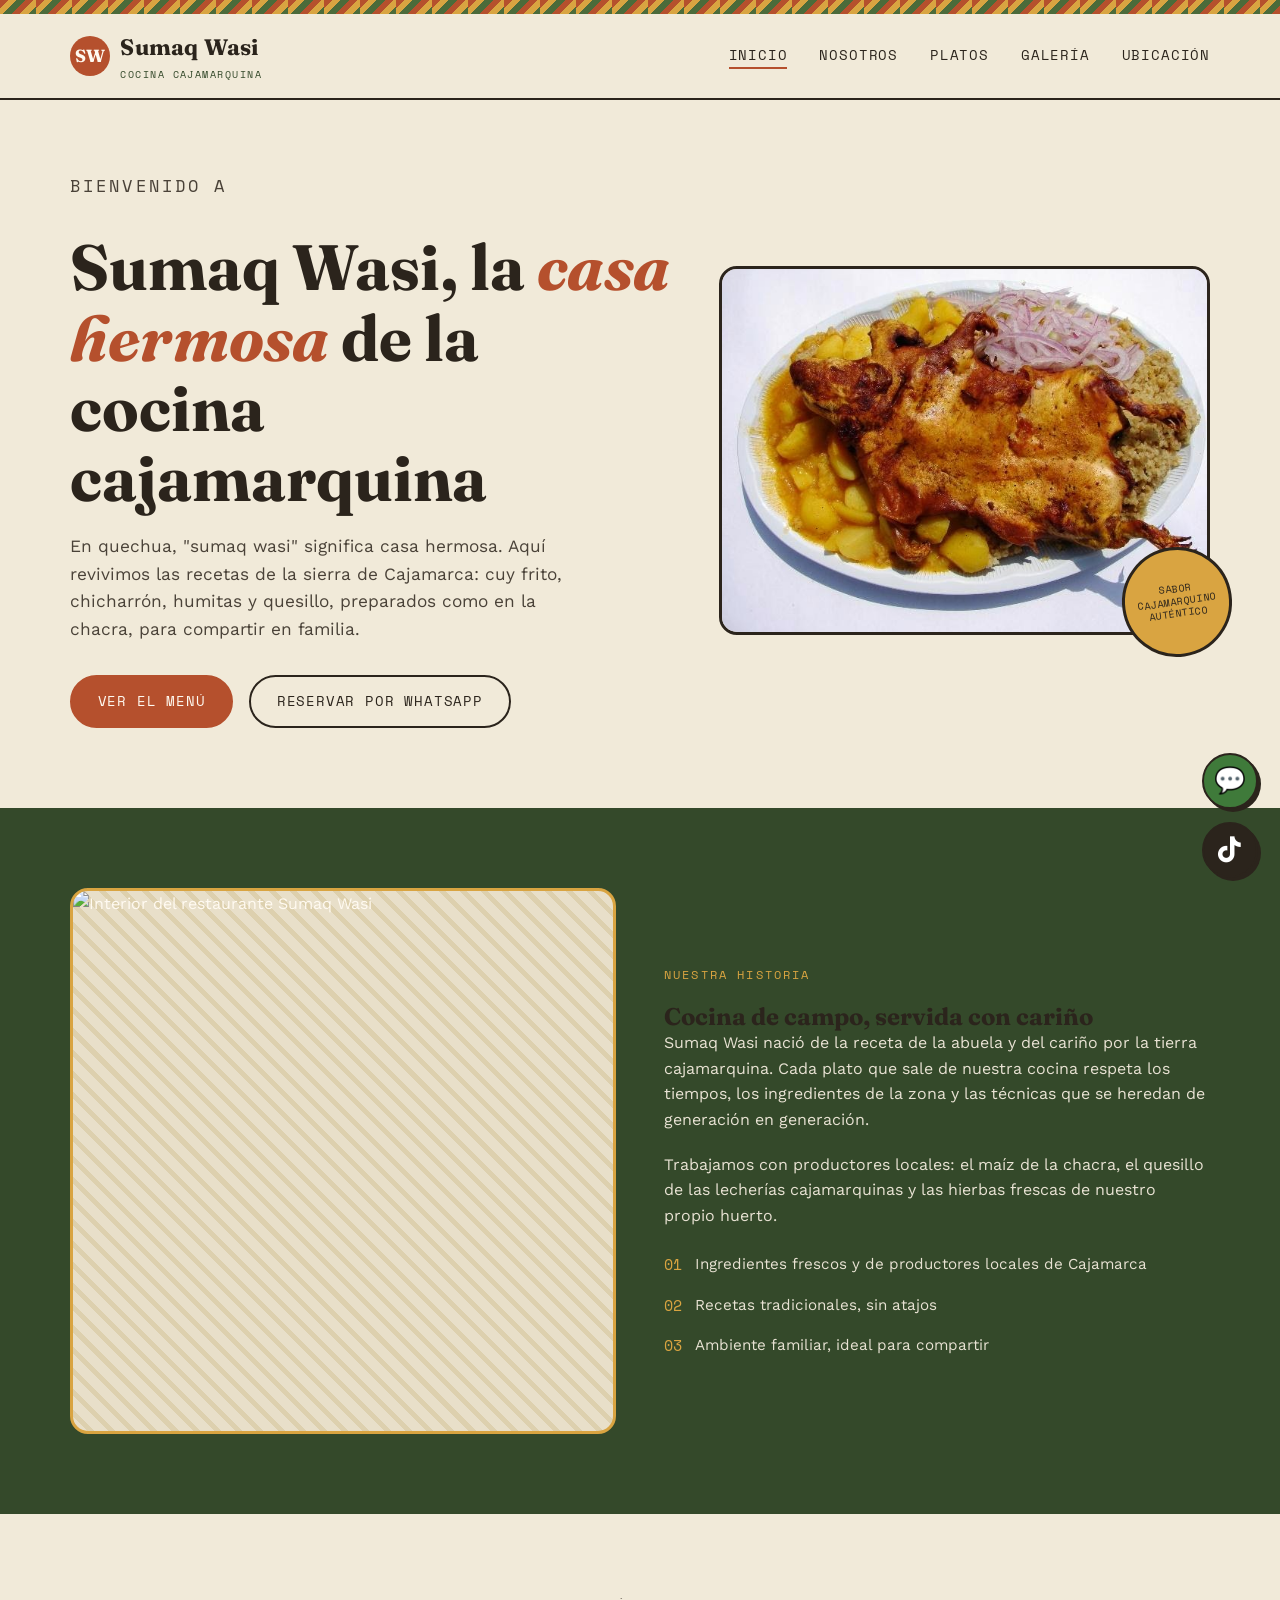
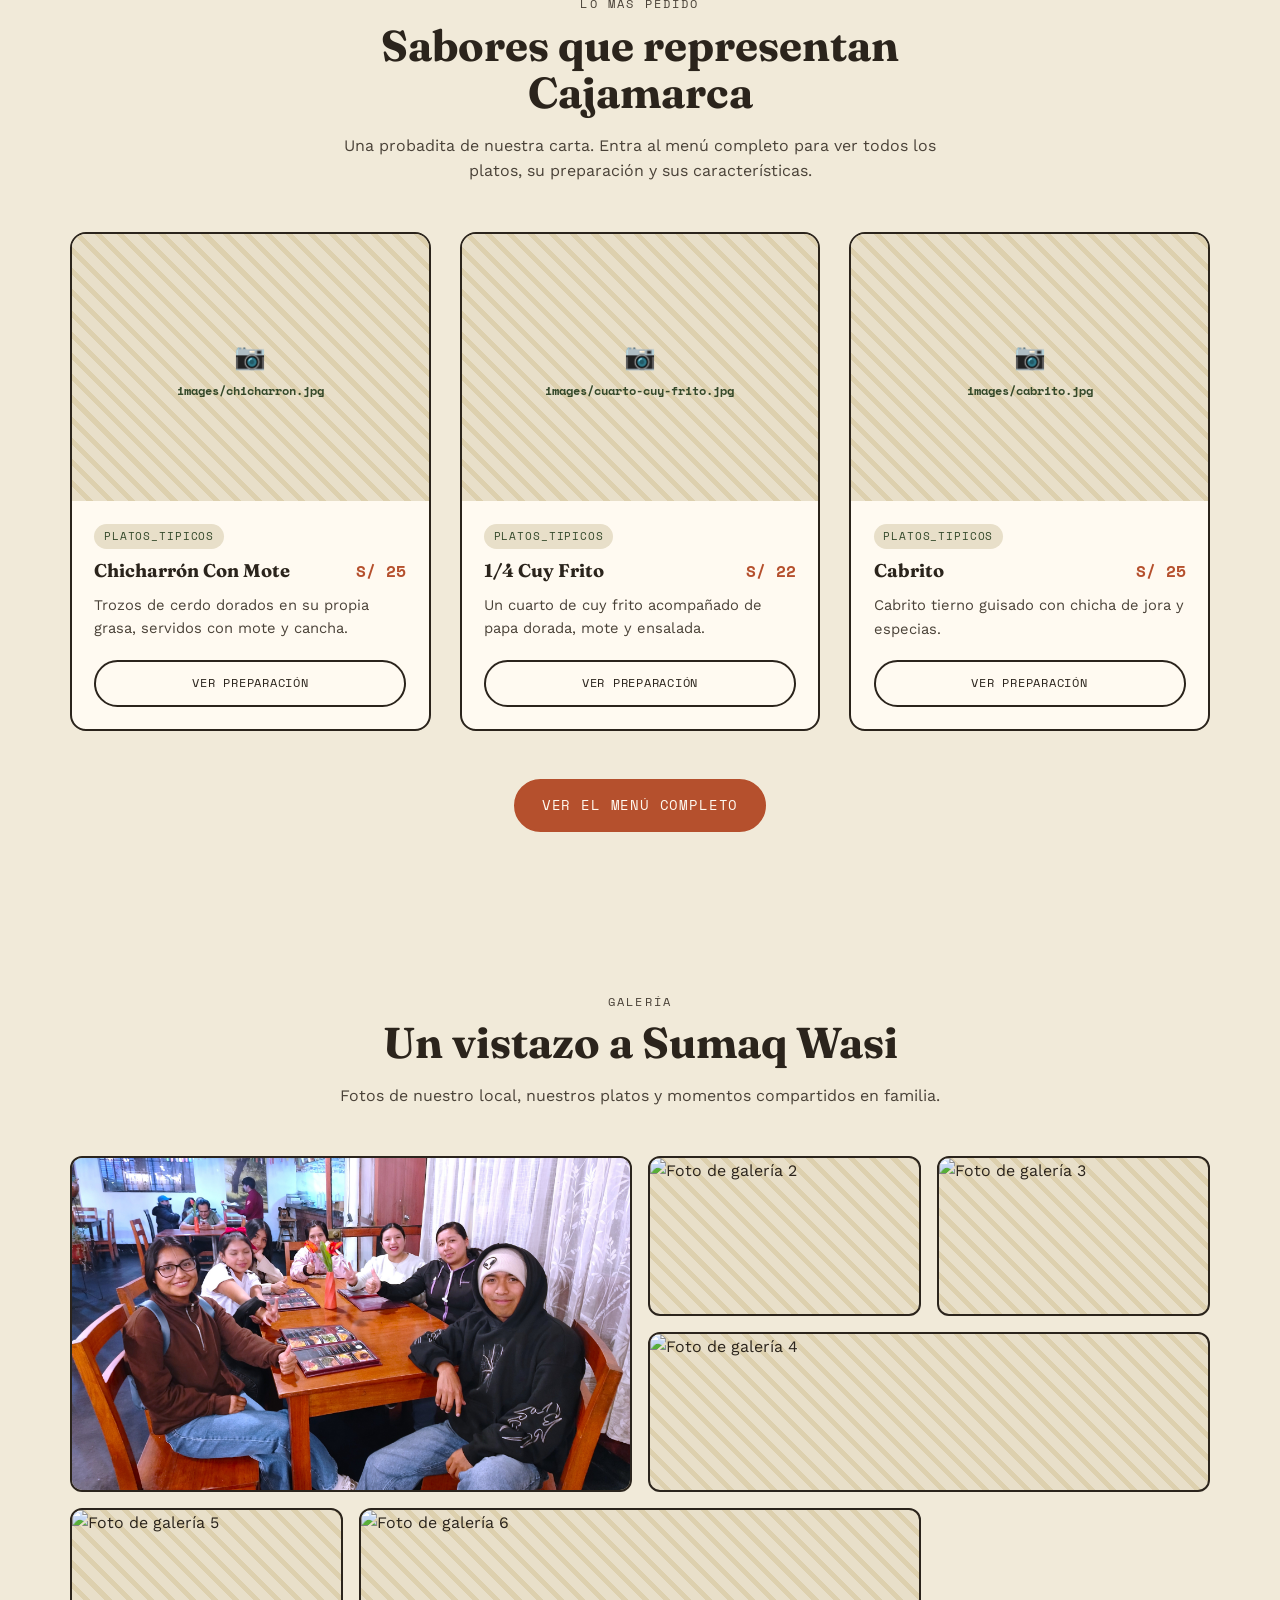
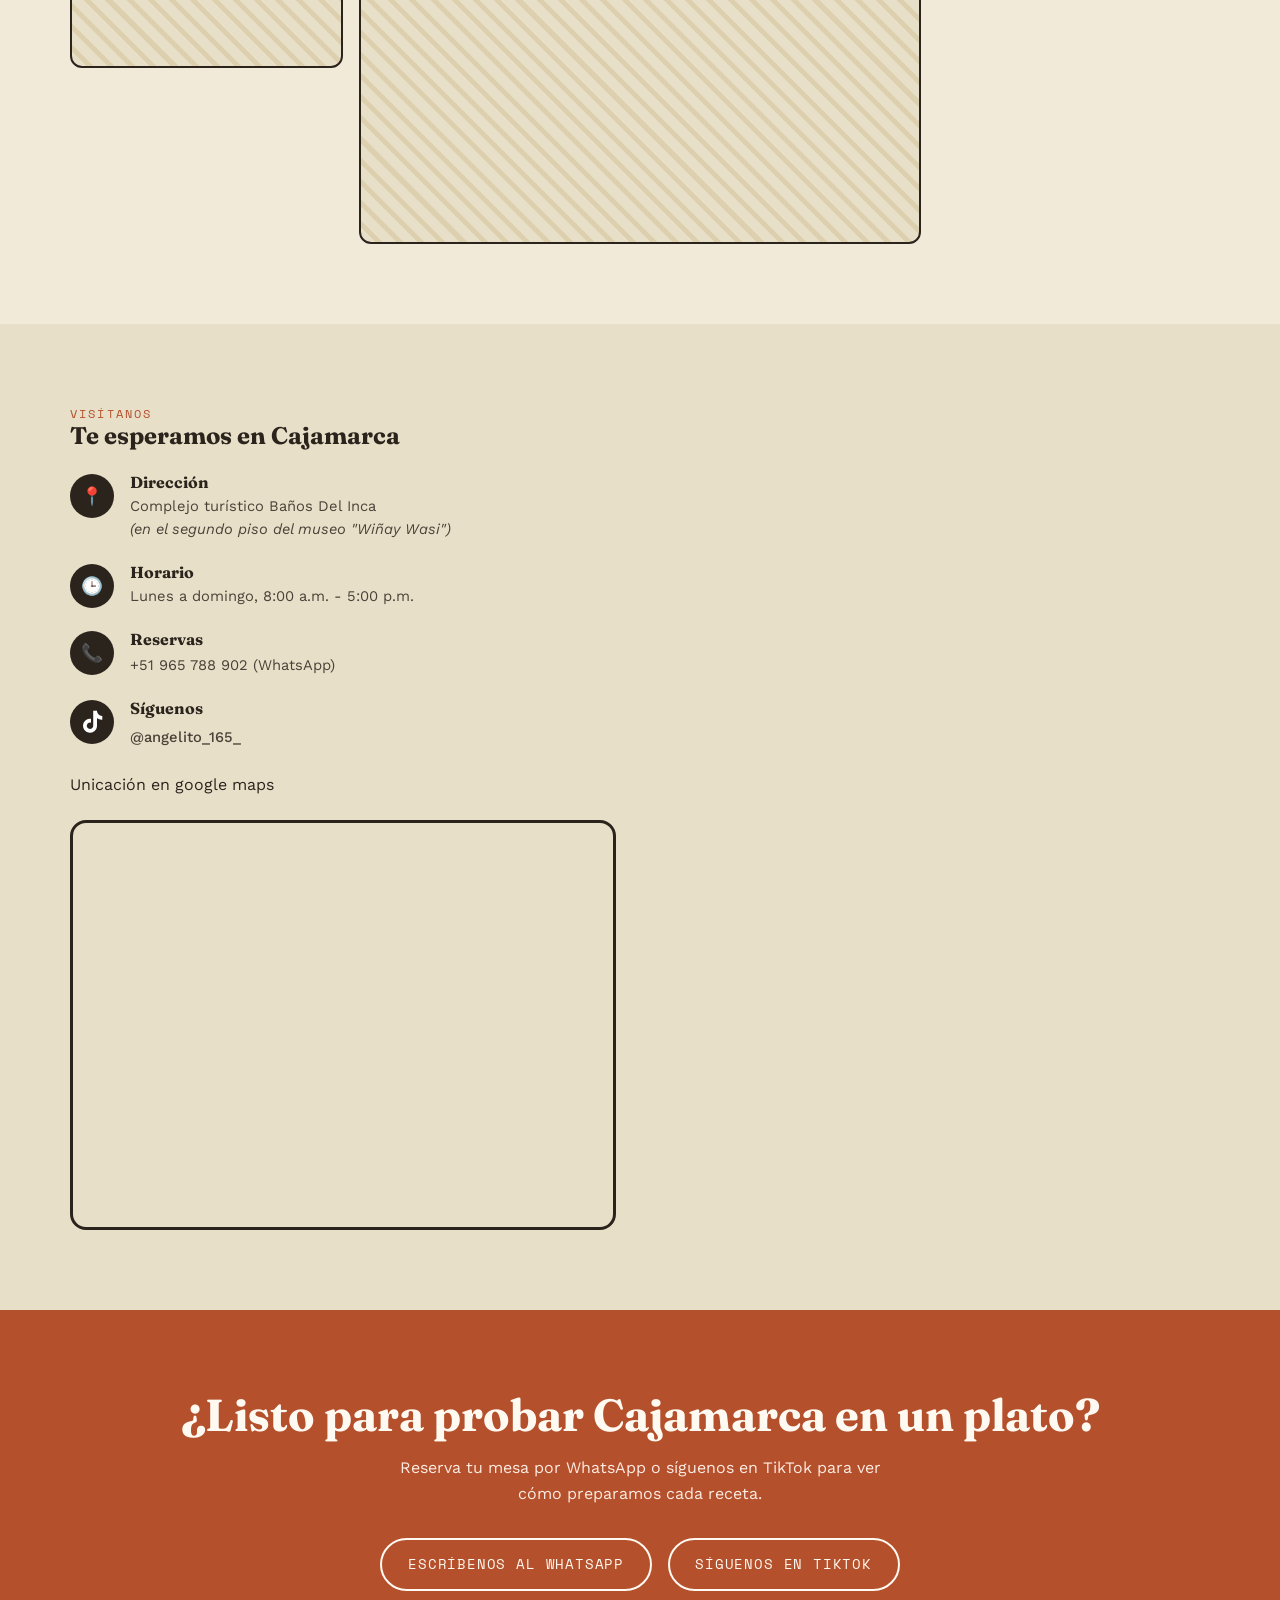
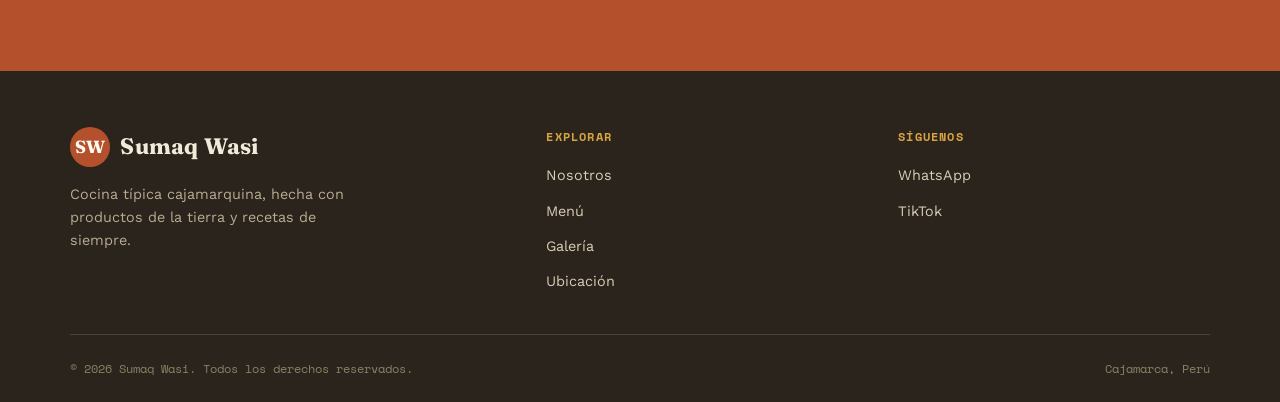
==== index.html @ 7ba317f5 "Update index.html" ====
<!DOCTYPE html>
<html lang="es">
<head>
<meta charset="UTF-8" />
<meta name="viewport" content="width=device-width, initial-scale=1.0" />
<title>Sumaq Wasi — Cocina Cajamarquina</title>
<meta name="description" content="Sumaq Wasi, restaurante de comida típica cajamarquina. Cuy frito, chicharrón, humitas y más, en un ambiente que huele a tierra andina." />
<link rel="stylesheet" href="css/styles.css" />
    <link rel = "icon" href="images/logo.gif">
<link rel="stylesheet"
href="https://cdnjs.cloudflare.com/ajax/libs/font-awesome/6.5.2/css/all.min.css">
</head>
<body>

<div class="patron-textil"></div>

<header class="site-header">
  <nav class="container nav">
    <a href="index.html" class="logo">
      <span class="logo-marca">SW</span>
      <span>Sumaq Wasi<small>Cocina Cajamarquina</small></span>
    </a>
    <ul class="nav-links">
      <li><a href="index.html#inicio" class="activo">Inicio</a></li>
      <li><a href="index.html#nosotros">Nosotros</a></li>
      <li><a href="menu.html">Platos</a></li>
      <li><a href="index.html#galeria">Galería</a></li>
      <li><a href="index.html#ubicacion">Ubicación</a></li>
    </ul>
    <button class="nav-toggle" aria-label="Abrir menú">☰</button>
  </nav>
</header>
<main>

  <section class="hero" id="inicio">
    <div class="container">
      <div class="hero-texto">
        <p class="eyebrow">Bienvenido a</p>
        <h1>Sumaq Wasi, la <em>casa hermosa</em> de la cocina cajamarquina</h1>
        <p>
          En quechua, "sumaq wasi" significa casa hermosa. Aquí revivimos las
          recetas de la sierra de Cajamarca: cuy frito, chicharrón, humitas y
          quesillo, preparados como en la chacra, para compartir en familia.
        </p>
        <div class="hero-acciones">
          <a href="menu.html" class="btn btn-primario">Ver el menú</a>
          <a href="#" class="btn btn-secundario" data-whatsapp="Hola Sumaq Wasi, quisiera hacer una reserva 🍽️">Reservar por WhatsApp</a>
        </div>
      </div>
      <div class="hero-foto">
        <div class="marco-foto photo-frame">
          <img src="images/hero-principal.jpg" alt="Plato principal del restaurante Sumaq Wasi" data-nombre-archivo="hero-principal.jpg"/>
          <div class="photo-placeholder-label">
            <span class="icono">📷</span>
            <span>Sube aquí tu foto principal:<br /><strong>images/hero-principal.jpg</strong></span>
          </div>
        </div>
        <div class="sello">Sabor<br />Cajamarquino<br />Auténtico</div>
      </div>
    </div>
  </section>

  <!-- ===================== NOSOTROS ===================== -->
  <section class="nosotros" id="nosotros">
    <div class="container nosotros-grid">
      <div class="nosotros-foto">
        <div class="marco-foto photo-frame">
          <img src="images/local-restaurante.jpg" alt="Interior del restaurante Sumaq Wasi" data-nombre-archivo="local-restaurante.jpg" />
          <div class="photo-placeholder-label">
            <span class="icono">📷</span>
            <span>Sube una foto de tu local:<br /><strong>images/local-restaurante.jpg</strong></span>
          </div>
        </div>
      </div>
      <div class="nosotros-texto">
        <p class="eyebrow">Nuestra historia</p>
        <h2>Cocina de campo, servida con cariño</h2>
        <p>
          Sumaq Wasi nació de la receta de la abuela y del cariño por la
          tierra cajamarquina. Cada plato que sale de nuestra cocina respeta
          los tiempos, los ingredientes de la zona y las técnicas que se
          heredan de generación en generación.
        </p>
        <p>
          Trabajamos con productores locales: el maíz de la chacra, el
          quesillo de las lecherías cajamarquinas y las hierbas frescas de
          nuestro propio huerto.
        </p>
        <ul class="nosotros-lista">
          <li><span class="marca">01</span> Ingredientes frescos y de productores locales de Cajamarca</li>
          <li><span class="marca">02</span> Recetas tradicionales, sin atajos</li>
          <li><span class="marca">03</span> Ambiente familiar, ideal para compartir</li>
        </ul>
      </div>
    </div>
  </section>

  <!-- ===================== PLATOS DESTACADOS ===================== -->
  <section id="destacados">
    <div class="container">
      <div class="section-titulo">
        <p class="eyebrow">Lo más pedido</p>
        <h2>Sabores que representan Cajamarca</h2>
        <p>Una probadita de nuestra carta. Entra al menú completo para ver todos los platos, su preparación y sus características.</p>
      </div>
      <div class="destacados-grid" id="destacados-grid">
        <!-- Las tarjetas se generan con JavaScript a partir de js/data.js -->
      </div>
      <div class="ver-todo-wrap">
        <a href="menu.html" class="btn btn-primario">Ver el menú completo</a>
      </div>
    </div>
  </section>

  <!-- ===================== GALERÍA ===================== -->
  <section id="galeria">
    <div class="container">
      <div class="section-titulo">
        <p class="eyebrow">Galería</p>
        <h2>Un vistazo a Sumaq Wasi</h2>
        <p>Fotos de nuestro local, nuestros platos y momentos compartidos en familia.</p>
      </div>
      <div class="galeria-grid">
        <div class="photo-frame g1">
          <img src="images/galeria-1.jpeg" alt="Foto de galería 1" data-nombre-archivo="galeria-1.jpg" />
          <div class="photo-placeholder-label"><span class="icono">📷</span><span><strong>images/galeria-1.jpg</strong></span></div>
        </div>
        <div class="photo-frame g2">
          <img src="images/galeria-2.jpg" alt="Foto de galería 2" data-nombre-archivo="galeria-2.jpg" />
          <div class="photo-placeholder-label"><span class="icono">📷</span><span><strong>images/galeria-2.jpg</strong></span></div>
        </div>
        <div class="photo-frame g3">
          <img src="images/galeria-3.jpg" alt="Foto de galería 3" data-nombre-archivo="galeria-3.jpg" />
          <div class="photo-placeholder-label"><span class="icono">📷</span><span><strong>images/galeria-3.jpg</strong></span></div>
        </div>
        <div class="photo-frame g4">
          <img src="images/galeria-4.jpg" alt="Foto de galería 4" data-nombre-archivo="galeria-4.jpg" />
          <div class="photo-placeholder-label"><span class="icono">📷</span><span><strong>images/galeria-4.jpg</strong></span></div>
        </div>
        <div class="photo-frame g5">
          <img src="images/galeria-5.jpg" alt="Foto de galería 5" data-nombre-archivo="galeria-5.jpg" />
          <div class="photo-placeholder-label"><span class="icono">📷</span><span><strong>images/galeria-5.jpg</strong></span></div>
        </div>
        <div class="photo-frame g6">
          <img src="images/galeria-6.jpg" alt="Foto de galería 6" data-nombre-archivo="galeria-6.jpg" />
          <div class="photo-placeholder-label"><span class="icono">📷</span><span><strong>images/galeria-6.jpg</strong></span></div>
        </div>
      </div>
    </div>
  </section>

  <!-- ===================== UBICACIÓN / CONTACTO ===================== -->

  <section class="ubicacion" id="ubicacion">
    <div class="container ubicacion-grid">
      <div>
        <p class="eyebrow">Visítanos</p>
        <h2>Te esperamos en Cajamarca</h2>
        <div class="info-lista">
          <div class="info-item">
            <span class="info-icono">📍</span>
            <div>
              <h4>Dirección</h4>
              <p>Complejo turístico Baños Del Inca<br /><em>(en el segundo piso del museo "Wiñay Wasi")</em></p>
            </div>
          </div>
          <div class="info-item">
            <span class="info-icono">🕒</span>
            <div>
              <h4>Horario</h4>
              <p>Lunes a domingo, 8:00 a.m. - 5:00 p.m.</p>
            </div>
          </div>
          <div class="info-item">
            <span class="info-icono">📞</span>
            <div>
              <h4>Reservas</h4>
              <a href="#" data-whatsapp="Hola Sumaq Wasi, quisiera hacer una reserva 🍽️">+51 965 788 902 (WhatsApp)</a>
            </div>
          </div>


          
        <div class="info-item">
            <span class="info-icono">
                <i class="fa-brands fa-tiktok"></i>
            </span>
    <div>
        <h4>Síguenos</h4>
        <a href="https://www.tiktok.com/@angelito_165_?_r=1&_t=ZS-96o3Ws2ML6Q"
            target="_blank"
            rel="noopener"
            class="tiktok-contacto">
            <span>@angelito_165_</span>

        </a>
    </div>


</div>
  <p>Unicación en google maps</p>
      <div class="mapa-frame">
        <!-- Reemplaza el "src" con el enlace de Google Maps de tu local real -->
        <iframe
          src="https://www.google.com/maps?q=Cajamarca,Peru&output=embed"
          allowfullscreen=""
          loading="lazy"
          title="Ubicación de Sumaq Wasi en el mapa">
        </iframe>
      </div>
    </div>
  </section>

  <!-- ===================== CTA FINAL ===================== -->
  <section class="cta-final">
    <div class="container">
      <h2>¿Listo para probar Cajamarca en un plato?</h2>
      <p>Reserva tu mesa por WhatsApp o síguenos en TikTok para ver cómo preparamos cada receta.</p>
      <div class="hero-acciones" style="justify-content: center;">
        <a href="#" class="btn btn-secundario" data-whatsapp="Hola Sumaq Wasi, quisiera hacer una reserva 🍽️">Escríbenos al WhatsApp</a>
        <a href="https://www.tiktok.com/@angelito_165_?_r=1&_t=ZS-96o3Ws2ML6Q" target="_blank" rel="noopener" class="btn btn-secundario">Síguenos en TikTok</a>
      </div>
    </div>
  </section>

</main>

<footer class="site-footer">
  <div class="container">
    <div class="footer-grid">
      <div class="footer-marca">
        <a href="index.html" class="logo">
          <span class="logo-marca">SW</span>
          <span>Sumaq Wasi</span>
        </a>
        <p>Cocina típica cajamarquina, hecha con productos de la tierra y recetas de siempre.</p>
      </div>
      <div class="footer-col">
        <h5>Explorar</h5>
        <ul>
          <li><a href="index.html#nosotros">Nosotros</a></li>
          <li><a href="menu.html">Menú</a></li>
          <li><a href="index.html#galeria">Galería</a></li>
          <li><a href="index.html#ubicacion">Ubicación</a></li>
        </ul>
      </div>
      <div class="footer-col">
        <h5>Síguenos</h5>
        <ul>
          <li><a href="#" data-whatsapp="Hola Sumaq Wasi 👋">WhatsApp</a></li>
          <li><a href="https://www.tiktok.com/@angelito_165_?_r=1&_t=ZS-96o3Ws2ML6Q" target="_blank" rel="noopener">TikTok</a></li>
        </ul>
      </div>
    </div>
    <div class="footer-bottom">
      <span>© 2026 Sumaq Wasi. Todos los derechos reservados.</span>
      <span>Cajamarca, Perú</span>
    </div>
  </div>
</footer>

<!-- Botones flotantes de redes sociales -->
<div class="redes-flotantes">
  <a href="#" class="red-flotante red-whatsapp"
      data-whatsapp="Hola Sumaq Wasi, quisiera hacer una reserva 🍽️"
      aria-label="Escríbenos por WhatsApp"
      title="WhatsApp">
      💬
  </a>

  <a href="https://www.tiktok.com/@angelito_165_?_r=1&_t=ZS-96o3Ws2ML6Q"
    target="_blank"
    rel="noopener"
    class="red-flotante red-tiktok"
    aria-label="Síguenos en TikTok"
    title="TikTok">
      <i class="fa-brands fa-tiktok"></i>
</a>
</div>

<script src="js/data.js"></script>
<script src="js/main.js"></script>
<script>
  // Muestra 3 platos destacados en la página principal
  document.addEventListener("DOMContentLoaded", () => {
    const grid = document.getElementById("destacados-grid");
    const destacadosIds = ["chicharron-cajamarquino", "cuarto-cuy-frito","cabrito"];
    destacadosIds.forEach((id) => {
      const plato = obtenerPlatoPorId(id);
      if (!plato) return;
      grid.insertAdjacentHTML("beforeend", `
        <article class="tarjeta-plato">
          <div class="photo-frame">
            <img src="${plato.imagen}" alt="${plato.nombre}" data-nombre-archivo="${plato.imagen}">
            <div class="photo-placeholder-label"><span class="icono">📷</span><span><strong>${plato.imagen}</strong></span></div>
          </div>
          <div class="tarjeta-plato-cuerpo">
            <span class="categoria-tag">${plato.categoria}</span>
            <div class="tarjeta-plato-top">
              <h3>${plato.nombre}</h3>
              <span class="precio">${plato.precio}</span>
            </div>
            <p>${plato.resumen}</p>
            <a class="btn btn-secundario" href="plato.html?id=${plato.id}" target="_blank" rel="noopener">Ver preparación</a>
          </div>
        </article>
      `);
    });

    // Revisa fotos generadas dinámicamente
    document.querySelectorAll(".photo-frame img[data-nombre-archivo]").forEach((img) => {
      img.addEventListener("error", () => {
        img.classList.add("img-missing");
        img.closest(".photo-frame").classList.add("sin-foto");
      });
    });
  });
</script>

</body>
</html>
---- css/styles.css ----
@import url("https://fonts.googleapis.com/css2?family=Fraunces:ital,opsz,wght@0,9..144,400;0,9..144,600;0,9..144,700;1,9..144,500&family=Work+Sans:wght@400;500;600;700&family=Space+Mono:wght@400;700&display=swap");

:root {
  --piedra: #f1ead9;
  --piedra-suave: #e8dfc9;
  --terracota: #b5502d;
  --terracota-oscura: #8f3d21;
  --verde-valle: #4b6b3a;
  --verde-oscuro: #34492a;
  --maiz: #d9a441;
  --tinta: #2b241c;
  --vino: #6e2c3b;
  --blanco: #fffaf1;

  --font-display: "Fraunces", serif;
  --font-body: "Work Sans", sans-serif;
  --font-mono: "Space Mono", monospace;
}
* {
  box-sizing: border-box;
  margin: 0;
  padding: 0;
}

html {
  scroll-behavior: smooth;
}

body {
  background: var(--piedra);
  color: var(--tinta);
  font-family: var(--font-body);
  line-height: 1.6;
  -webkit-font-smoothing: antialiased;
}

img {
  max-width: 100%;
  display: block;
}

a {
  color: inherit;
  text-decoration: none;
}

ul {
  list-style: none;
}

.container {
  width: min(1140px, 92%);
  margin-inline: auto;
}

h1, h2, h3, h4 {
  font-family: var(--font-display);
  line-height: 1.1;
  color: var(--tinta);
}

.eyebrow {
  font-family: var(--font-mono);
  font-size: 0.75rem;
  letter-spacing: 0.18em;
  text-transform: uppercase;
  color: var(--terracota);
}

/* -------------------- Patrón chakana / textil andino -------------------- */
.patron-textil {
  height: 14px;
  width: 100%;
  background-image: repeating-linear-gradient(
    135deg,
    var(--terracota) 0px,
    var(--terracota) 6px,
    var(--maiz) 6px,
    var(--maiz) 12px,
    var(--verde-valle) 12px,
    var(--verde-valle) 18px
  );
  background-size: 36px 36px;
}
/* -------------------- Header / Navegación -------------------- */
.site-header {
  position: sticky;
  top: 0;
  z-index: 100;
  background: var(--piedra);
  border-bottom: 2px solid var(--tinta);
}

.nav {
  display: flex;
  align-items: center;
  justify-content: space-between;
  padding: 1rem 0;
}

.logo {
  display: flex;
  align-items: center;
  gap: 0.65rem;
  font-family: var(--font-display);
  font-weight: 700;
  font-size: 1.4rem;
  letter-spacing: 0.01em;
}

.logo-marca {
  width: 40px;
  height: 40px;
  border-radius: 50%;
  background: var(--terracota);
  color: var(--blanco);
  display: flex;
  align-items: center;
  justify-content: center;
  font-family: var(--font-display);
  font-weight: 700;
  font-size: 1.1rem;
  flex-shrink: 0;
}

.logo small {
  display: block;
  font-family: var(--font-mono);
  font-size: 0.65rem;
  letter-spacing: 0.14em;
  text-transform: uppercase;
  color: var(--verde-oscuro);
  font-weight: 400;
}

.nav-links {
  display: flex;
  gap: 2rem;
  font-family: var(--font-mono);
  font-size: 0.85rem;
  text-transform: uppercase;
  letter-spacing: 0.06em;
}

.nav-links a {
  position: relative;
  padding-bottom: 4px;
}

.nav-links a::after {
  content: "";
  position: absolute;
  left: 0;
  bottom: 0;
  width: 0;
  height: 2px;
  background: var(--terracota);
  transition: width 0.25s ease;
}

.nav-links a:hover::after,
.nav-links a.activo::after {
  width: 100%;
}

.nav-toggle {
  display: none;
  background: none;
  border: 2px solid var(--tinta);
  border-radius: 8px;
  width: 42px;
  height: 42px;
  font-size: 1.2rem;
  cursor: pointer;
}

/* -------------------- Botones -------------------- */
.btn {
  display: inline-flex;
  align-items: center;
  gap: 0.5rem;
  font-family: var(--font-mono);
  font-size: 0.85rem;
  text-transform: uppercase;
  letter-spacing: 0.06em;
  padding: 0.85rem 1.6rem;
  border-radius: 999px;
  border: 2px solid var(--tinta);
  cursor: pointer;
  transition:
    transform 0.2s ease,
    background 0.2s ease,
    color 0.2s ease;
}

.btn-primario {
  background: var(--terracota);
  color: var(--blanco);
  border-color: var(--terracota);
}

.btn-primario:hover {
  background: var(--terracota-oscura);
  border-color: var(--terracota-oscura);
  transform: translateY(-2px);
}

.btn-secundario {
  background: transparent;
  color: var(--tinta);
}

.btn-secundario:hover {
  background: var(--tinta);
  color: var(--piedra);
  transform: translateY(-2px);
}

/* -------------------- Hero -------------------- */
.hero {
  position: relative;
  padding: 4.5rem 0 5rem;
  overflow: hidden;
}

.hero .container {
  display: grid;
  grid-template-columns: 1.1fr 0.9fr;
  gap: 3rem;
  align-items: center;
}

.hero-texto h1 {
  font-size: clamp(2.6rem, 5vw, 4.2rem);
  font-weight: 700;
  margin: 0.6rem 0 1.2rem;
}

.hero-texto h1 em {
  font-style: italic;
  color: var(--terracota);
}

.hero-texto p {
  font-size: 1.08rem;
  max-width: 46ch;
  color: #4a4238;
  margin-bottom: 2rem;
}

.hero-acciones {
  display: flex;
  flex-wrap: wrap;
  gap: 1rem;
}

.hero-foto {
  position: relative;
  
}

.marco-foto {
  position: relative;
  aspect-ratio: 4/3;
  border-radius: 18px;
  overflow: hidden;
  z-index: 1;
  border: 3px solid var(--tinta);
  background: linear-gradient(135deg, var(--verde-valle), var(--verde-oscuro));
}

.marco-foto img {
  width: 100%;
  height: 100%;
  object-fit: cover;
}
.sello {
  position: absolute;
  z-index: 2;
  bottom: -22px;
  right: -22px;
  width: 110px;
  height: 110px;
  border-radius: 50%;
  background: var(--maiz);
  border: 3px solid var(--tinta);
  display: flex;
  align-items: center;
  justify-content: center;
  text-align: center;
  font-family: var(--font-mono);
  font-size: 0.62rem;
  letter-spacing: 0.06em;
  text-transform: uppercase;
  line-height: 1.3;
  padding: 0.5rem;
  transform: rotate(-8deg);
}

/* -------------------- Placeholder de imagen (marco reemplazable) -------------------- */
.photo-frame {
  position: relative;
  overflow: hidden;
  background: repeating-linear-gradient(
    45deg,
    var(--piedra-suave),
    var(--piedra-suave) 10px,
    #ddd0ae 10px,
    #ddd0ae 15px
  );
  display: flex;
  align-items: center;
  justify-content: center;
  


}

.photo-frame img {
  width: 100%;
  height: 100%;
  object-fit: cover;
  position: relative;
  z-index: 1;
  object-position: center 70%;
}

.photo-frame img.img-missing {
  display: none;
}

.photo-placeholder-label {
  display: none;
  flex-direction: column;
  align-items: center;
  gap: 0.4rem;
  text-align: center;
  padding: 1rem;
  color: var(--verde-oscuro);
  font-family: var(--font-mono);
  font-size: 0.72rem;
}

.photo-placeholder-label .icono {
  font-size: 1.6rem;
}

.photo-frame.sin-foto .photo-placeholder-label {
  display: flex;
}

/* -------------------- Secciones generales -------------------- */
section {
  padding: 5rem 0;
}

.section-titulo {
  text-align: center;
  max-width: 640px;
  margin: 0 auto 3rem;
}

.section-titulo h2 {
  font-size: clamp(2rem, 3.4vw, 2.7rem);
  margin: 0.5rem 0 1rem;
}

.section-titulo p {
  color: #4a4238;
}

/* -------------------- Nosotros -------------------- */
.nosotros {
  background: var(--verde-oscuro);
  color: var(--blanco);
}

.nosotros .section-titulo p,
.nosotros .eyebrow {
  color: var(--maiz);
}

.nosotros-grid {
  display: grid;
  grid-template-columns: 1fr 1fr;
  gap: 3rem;
  align-items: center;
}

.nosotros-texto p {
  margin-bottom: 1.2rem;
  color: #e8e2d3;
}

.nosotros-lista {
  display: grid;
  gap: 1rem;
  margin-top: 1.5rem;
}

.nosotros-lista li {
  display: flex;
  gap: 0.8rem;
  align-items: flex-start;
  font-size: 0.95rem;
  color: #e8e2d3;
}

.nosotros-lista .marca {
  color: var(--maiz);
  font-family: var(--font-mono);
  flex-shrink: 0;
}

.nosotros-foto .marco-foto {
  aspect-ratio: 1/1;
  border-color: var(--maiz);
}

/* -------------------- Galería -------------------- */
.galeria-grid {
  display: grid;
  grid-template-columns: repeat(4, 1fr);
  grid-auto-rows: 160px;
  gap: 1rem;
}

.galeria-grid .photo-frame {
  border-radius: 12px;
  border: 2px solid var(--tinta);
}

.galeria-grid .g1 {
  grid-column: span 2;
  grid-row: span 2;
}
.galeria-grid .g4 {
  grid-column: span 2;
}
.galeria-grid .g6 {
  grid-column: span 2;
  grid-row: span 2;
}

/* -------------------- Destacados (platos en home) -------------------- */
.destacados-grid {
  display: grid;
  grid-template-columns: repeat(3, 1fr);
  gap: 1.8rem;
}

.tarjeta-plato {
  background: var(--blanco);
  border: 2px solid var(--tinta);
  border-radius: 16px;
  overflow: hidden;
  display: flex;
  flex-direction: column;
  transition:
    transform 0.25s ease,
    box-shadow 0.25s ease;
}

.tarjeta-plato:hover {
  transform: translateY(-6px);
  box-shadow: 8px 8px 0 var(--terracota);
}

.tarjeta-plato .photo-frame {
  aspect-ratio: 4/3;
}

.tarjeta-plato-cuerpo {
  padding: 1.4rem;
  display: flex;
  flex-direction: column;
  gap: 0.6rem;
  flex: 1;
}

.tarjeta-plato-top {
  display: flex;
  justify-content: space-between;
  align-items: baseline;
  gap: 0.6rem;
}

.tarjeta-plato-top h3 {
  font-size: 1.15rem;
}

.precio {
  font-family: var(--font-mono);
  color: var(--terracota);
  font-weight: 700;
  white-space: nowrap;
}

.tarjeta-plato p {
  font-size: 0.92rem;
  color: #4a4238;
  flex: 1;
}

.tarjeta-plato .categoria-tag {
  align-self: flex-start;
  font-family: var(--font-mono);
  font-size: 0.68rem;
  text-transform: uppercase;
  letter-spacing: 0.08em;
  background: var(--piedra-suave);
  color: var(--verde-oscuro);
  padding: 0.25rem 0.6rem;
  border-radius: 999px;
}

.tarjeta-plato .btn {
  margin-top: 0.6rem;
  justify-content: center;
  width: 100%;
  padding: 0.7rem 1rem;
  font-size: 0.78rem;
}

.ver-todo-wrap {
  text-align: center;
  margin-top: 3rem;
}

/* -------------------- Ubicación / contacto -------------------- */
.ubicacion {
  background: var(--piedra-suave);
}

.ubicacion-grid {
  display: grid;
  grid-template-columns: 1fr 1fr;
  gap: 3rem;
  align-items: start;
}

.info-lista {
  display: grid;
  gap: 1.4rem;
  margin-top: 1.5rem;
}

.info-item {
  display: flex;
  gap: 1rem;
  align-items: flex-start;
}

.info-icono {
  width: 44px;
  height: 44px;
  border-radius: 50%;
  background: var(--tinta);
  color: var(--maiz);
  display: flex;
  align-items: center;
  justify-content: center;
  flex-shrink: 0;
  font-size: 1.1rem;
}

.info-icono .fa-tiktok{
    color: #fff;
    font-size: 22px;
}

.info-item h4 {
  font-size: 1rem;
  margin-bottom: 0.2rem;
}

.info-item p,
.info-item a {
  font-size: 0.92rem;
  color: #4a4238;
}

.mapa-frame {
  border-radius: 16px;
  overflow: hidden;
  border: 3px solid var(--tinta);
  aspect-ratio: 4/3;
}

.mapa-frame iframe {
  width: 100%;
  height: 100%;
  border: 0;
}

/* -------------------- Redes sociales flotantes -------------------- */
.redes-flotantes {
  position: fixed;
  right: 1.4rem;
  bottom: 1.4rem;
  display: flex;
  flex-direction: column;
  gap: 0.8rem;
  z-index: 200;
}

.red-flotante {
  width: 56px;
  height: 56px;
  border-radius: 50%;
  display: flex;
  align-items: center;
  justify-content: center;
  font-size: 1.6rem;
  color: var(--blanco);
  border: 2px solid var(--tinta);
  box-shadow: 3px 3px 0 var(--tinta);
  transition: transform 0.2s ease;
}

.red-tiktok i{
    font-size: 28px;
    color:white;
    background: var(--tinta);
}

.tiktok-contacto{
    display: inline-flex;
    align-items: center;
    gap: 10px;
    margin-top: 6px;
    color: var(--tinta);
    font-weight: 500;
    transition: .3s;
    color:white;
}

.tiktok-contacto i{
    width: 34px;
    height: 34px;
    border-radius: 50%;
    background: #000;
    color: #fff;
    display: flex;
    justify-content: center;
    align-items: center;
    font-size: 18px;
}

.tiktok-contacto:hover{
    color: var(--terracota);
    transform: translateX(4px);
}



.red-flotante i{
    font-size: 26px;
    color: white;
}
.red-flotante:hover {
  transform: translateY(-4px) scale(1.05);
}

.red-whatsapp {
  background: #3f7a3a;
}
.red-tiktok {
  background: var(--tinta);
}

/* -------------------- Footer -------------------- */
.site-footer {
  background: var(--tinta);
  color: var(--piedra);
  padding: 3.5rem 0 1.5rem;
}

.footer-grid {
  display: grid;
  grid-template-columns: 1.4fr 1fr 1fr;
  gap: 2.5rem;
  padding-bottom: 2.5rem;
}

.footer-marca .logo {
  color: var(--piedra);
}

.footer-marca p {
  margin-top: 1rem;
  color: #b9ac93;
  font-size: 0.9rem;
  max-width: 32ch;
}

.footer-col h5 {
  font-family: var(--font-mono);
  text-transform: uppercase;
  font-size: 0.75rem;
  letter-spacing: 0.1em;
  color: var(--maiz);
  margin-bottom: 1rem;
}

.footer-col ul {
  display: grid;
  gap: 0.6rem;
}

.footer-col a {
  color: #d8cdb5;
  font-size: 0.9rem;
}

.footer-col a:hover {
  color: var(--maiz);
}

.footer-bottom {
  border-top: 1px solid #4a4436;
  padding-top: 1.5rem;
  font-family: var(--font-mono);
  font-size: 0.75rem;
  color: #8a8064;
  display: flex;
  justify-content: space-between;
  flex-wrap: wrap;
  gap: 0.5rem;
}

/* -------------------- Página de menú -------------------- */
.menu-hero {
  padding: 3.5rem 0 2.5rem;
  text-align: center;
}

.menu-hero h1 {
  font-size: clamp(2.4rem, 4.5vw, 3.4rem);
  margin: 0.6rem 0 1rem;
}

.menu-hero p {
  max-width: 56ch;
  margin: 0 auto;
  color: #4a4238;
}

.filtros {
  display: flex;
  justify-content: center;
  flex-wrap: wrap;
  gap: 0.7rem;
  margin: 2.2rem 0 0;
}

.filtro-btn {
  font-family: var(--font-mono);
  font-size: 0.78rem;
  text-transform: uppercase;
  letter-spacing: 0.06em;
  padding: 0.6rem 1.2rem;
  border-radius: 999px;
  border: 2px solid var(--tinta);
  background: transparent;
  cursor: pointer;
  transition:
    background 0.2s ease,
    color 0.2s ease;
}

.filtro-btn.activo,
.filtro-btn:hover {
  background: var(--tinta);
  color: var(--piedra);
}

.menu-grid {
  padding-top: 0.1rem;
  display: grid;
  grid-template-columns: repeat(3, 1fr);
  gap: 1.8rem;
}

/* -------------------- Página de detalle de plato -------------------- */
.detalle-hero {
  padding: 2.5rem 0 0;
}

.volver {
  display: inline-flex;
  align-items: center;
  gap: 0.5rem;
  font-family: var(--font-mono);
  font-size: 0.8rem;
  text-transform: uppercase;
  letter-spacing: 0.06em;
  color: var(--verde-oscuro);
  margin-bottom: 1.5rem;
}

.detalle-grid {
  display: grid;
  grid-template-columns: 1fr 1fr;
  gap: 3rem;
  align-items: start;
}

.detalle-foto .photo-frame {
  aspect-ratio: 4/3;
  border-radius: 18px;
  border: 3px solid var(--tinta);
}

.detalle-texto .categoria-tag {
  font-family: var(--font-mono);
  font-size: 0.7rem;
  text-transform: uppercase;
  letter-spacing: 0.08em;
  background: var(--verde-valle);
  color: var(--blanco);
  padding: 0.3rem 0.7rem;
  border-radius: 999px;
  display: inline-block;
  margin-bottom: 0.9rem;
}

.detalle-texto h1 {
  font-size: clamp(2rem, 3.6vw, 2.8rem);
  margin-bottom: 0.6rem;
}

.detalle-precio {
  font-family: var(--font-mono);
  font-size: 1.3rem;
  color: var(--terracota);
  font-weight: 700;
  margin-bottom: 1.2rem;
}

.detalle-texto > p {
  color: #4a4238;
  margin-bottom: 1.6rem;
}

.caracteristicas-lista {
  display: grid;
  gap: 0.9rem;
  border-top: 1px solid #d8cdb5;
  padding-top: 1.4rem;
}

.caracteristica-item {
  display: grid;
  grid-template-columns: 180px 1fr;
  gap: 1rem;
  font-size: 0.92rem;
}

.caracteristica-item .etiqueta {
  font-family: var(--font-mono);
  font-size: 0.72rem;
  text-transform: uppercase;
  letter-spacing: 0.05em;
  color: var(--verde-oscuro);
}

.detalle-secciones {
  padding-top: 4rem;
  display: grid;
  grid-template-columns: 1fr 1.3fr;
  gap: 3rem;
}

.detalle-secciones h2 {
  font-size: 1.5rem;
  margin-bottom: 1.2rem;
}

.lista-ingredientes {
  display: grid;
  gap: 0.7rem;
}

.lista-ingredientes li {
  display: flex;
  gap: 0.7rem;
  font-size: 0.94rem;
  padding-bottom: 0.7rem;
  border-bottom: 1px dashed #d8cdb5;
}

.lista-ingredientes li::before {
  content: "•";
  color: var(--terracota);
  font-weight: 700;
}

.lista-preparacion {
  display: grid;
  gap: 1.2rem;
  counter-reset: paso;
}

.lista-preparacion li {
  display: grid;
  grid-template-columns: 40px 1fr;
  gap: 1rem;
  counter-increment: paso;
}

.lista-preparacion li::before {
  content: counter(paso);
  font-family: var(--font-mono);
  font-weight: 700;
  width: 40px;
  height: 40px;
  border-radius: 50%;
  background: var(--maiz);
  border: 2px solid var(--tinta);
  display: flex;
  align-items: center;
  justify-content: center;
  flex-shrink: 0;
}

.lista-preparacion li p {
  padding-top: 0.5rem;
  font-size: 0.95rem;
}

.otros-platos {
  background: var(--piedra-suave);
  margin-top: 4rem;
}

/* -------------------- CTA final -------------------- */
.cta-final {
  background: var(--terracota);
  color: var(--blanco);
  text-align: center;
}

.cta-final h2 {
  color: var(--blanco);
  font-size: clamp(2rem, 3.6vw, 2.8rem);
  margin-bottom: 1rem;
}

.cta-final p {
  max-width: 50ch;
  margin: 0 auto 2rem;
  color: #fdece2;
}

.cta-final .btn-secundario {
  border-color: var(--blanco);
  color: var(--blanco);
}

.cta-final .btn-secundario:hover {
  background: var(--blanco);
  color: var(--terracota-oscura);
}

/* -------------------- Responsive -------------------- */
@media (max-width: 900px) {
  .hero .container,
  .nosotros-grid,
  .ubicacion-grid,
  .detalle-grid,
  .detalle-secciones {
    grid-template-columns: 1fr;
  }

  .hero-foto {
    order: -1;
  }

  .destacados-grid,
  .menu-grid {
    grid-template-columns: repeat(2, 1fr);
  }

  .galeria-grid {
    grid-template-columns: repeat(2, 1fr);
  }

  .footer-grid {
    grid-template-columns: 1fr;
  }
}

@media (max-width: 640px) {
  .nav-links {
    position: absolute;
    top: 100%;
    left: 0;
    right: 0;
    background: var(--piedra);
    border-bottom: 2px solid var(--tinta);
    flex-direction: column;
    gap: 0;
    padding: 0;
    max-height: 0;
    overflow: hidden;
    transition: max-height 0.3s ease;
  }

  .nav-links.abierto {
    max-height: 400px;
  }

  .nav-links a {
    padding: 1rem 1.5rem;
    width: 100%;
    display: block;
    border-bottom: 1px solid var(--piedra-suave);
  }

  .nav-toggle {
    display: block;
  }

  .destacados-grid,
  .menu-grid,
  .galeria-grid {
    grid-template-columns: 1fr;
  }

  .caracteristica-item {
    grid-template-columns: 1fr;
    gap: 0.2rem;
  }

  .footer-bottom {
    flex-direction: column;
  }
}
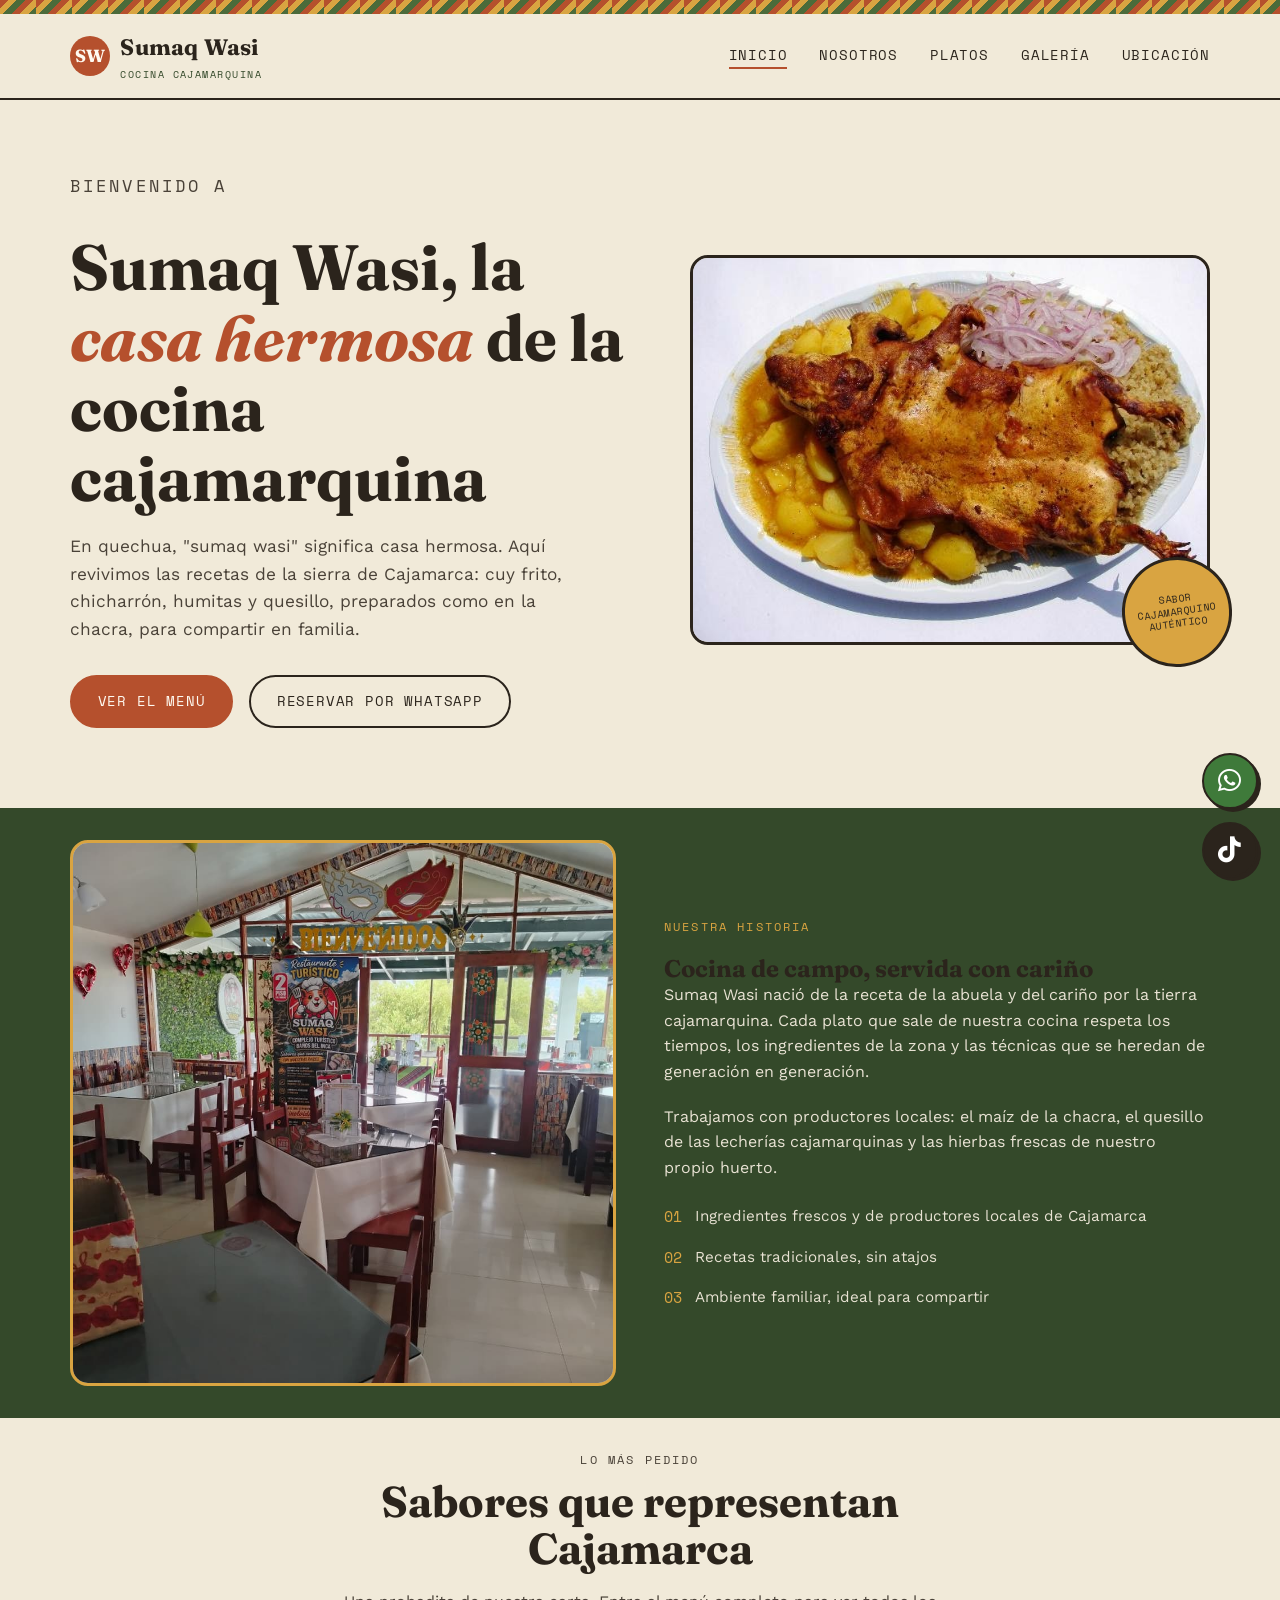
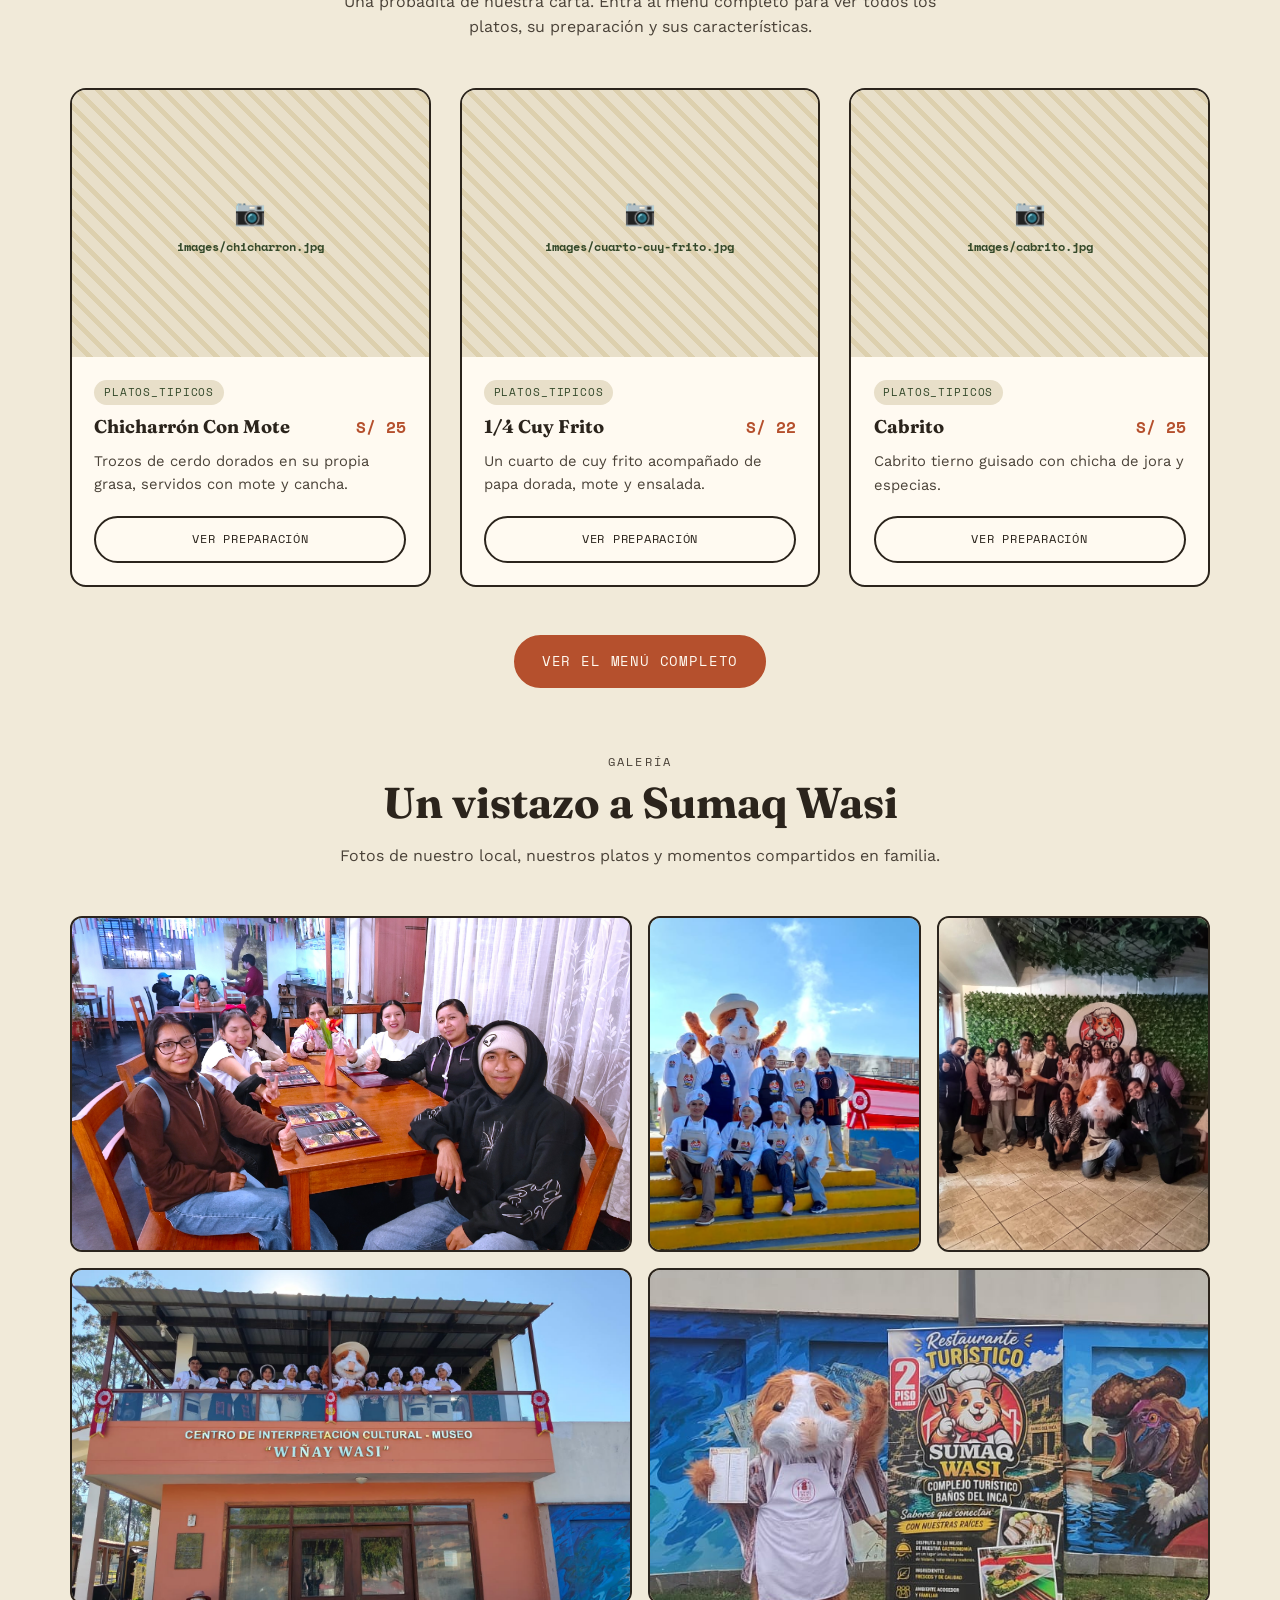
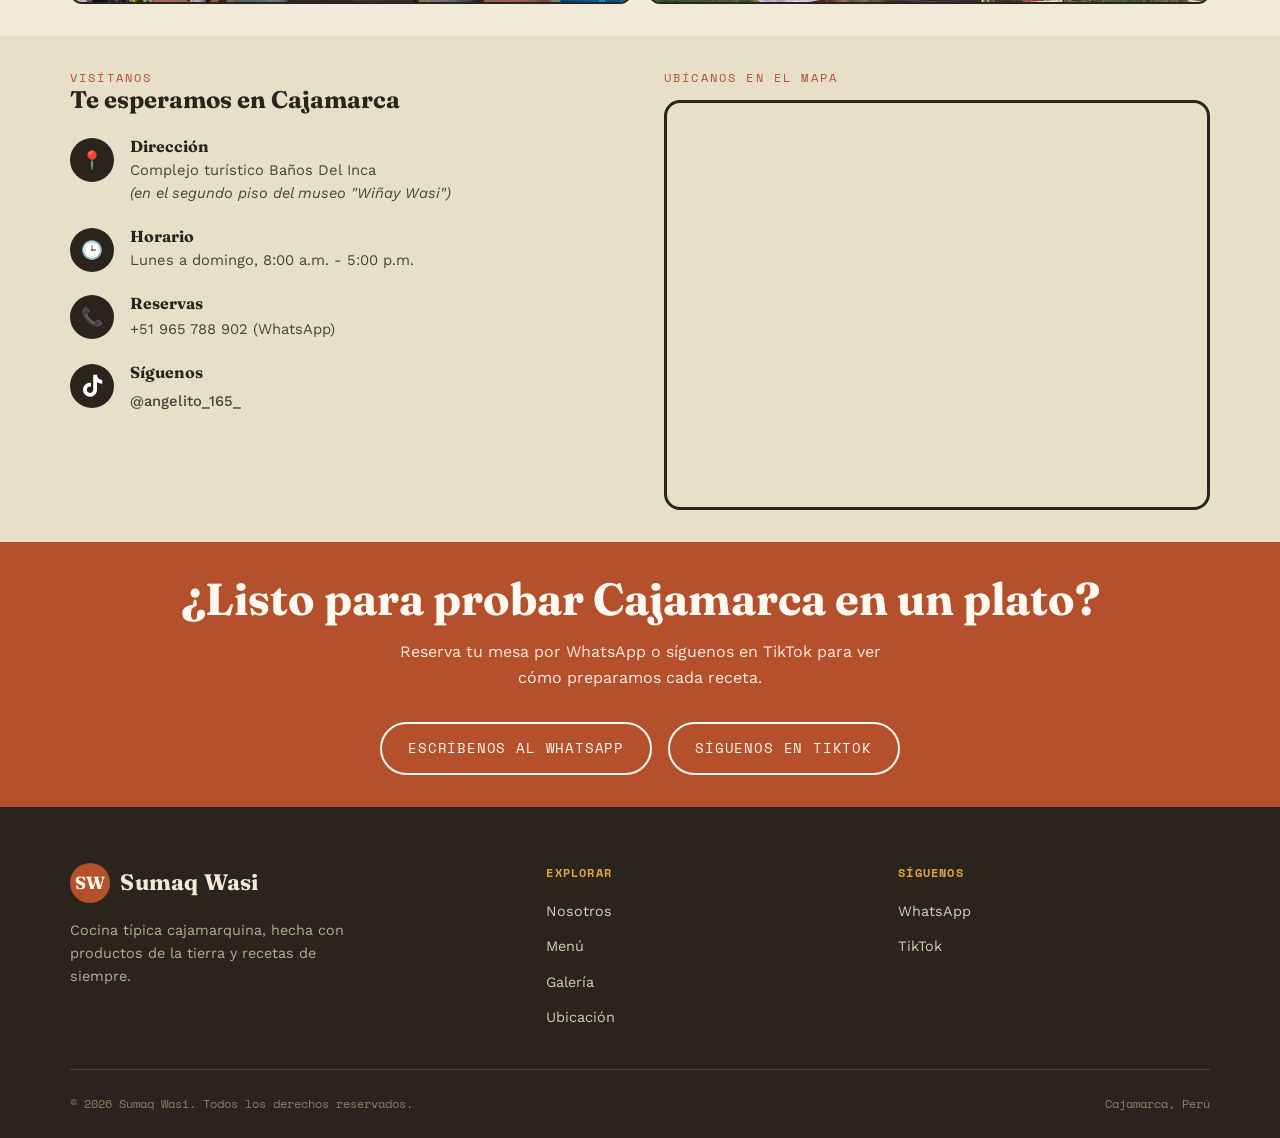
==== commit e70e992f: "Update index.html" ====
--- a/index.html
+++ b/index.html
@@ -6,7 +6,7 @@
 <title>Sumaq Wasi — Cocina Cajamarquina</title>
 <meta name="description" content="Sumaq Wasi, restaurante de comida típica cajamarquina. Cuy frito, chicharrón, humitas y más, en un ambiente que huele a tierra andina." />
 <link rel="stylesheet" href="css/styles.css" />
-    <link rel = "icon" href="images/logo.gif">
+    <link rel = "icon" href="images/logo.png" type ="image/png">
 <link rel="stylesheet"
 href="https://cdnjs.cloudflare.com/ajax/libs/font-awesome/6.5.2/css/all.min.css">
 </head>
@@ -126,7 +126,7 @@
           <div class="photo-placeholder-label"><span class="icono">📷</span><span><strong>images/galeria-1.jpg</strong></span></div>
         </div>
         <div class="photo-frame g2">
-          <img src="images/galeria-2.jpg" alt="Foto de galería 2" data-nombre-archivo="galeria-2.jpg" />
+          <img src="images/galeria-2.jpeg" alt="Foto de galería 2" data-nombre-archivo="galeria-2.jpg" />
           <div class="photo-placeholder-label"><span class="icono">📷</span><span><strong>images/galeria-2.jpg</strong></span></div>
         </div>
         <div class="photo-frame g3">
@@ -137,10 +137,6 @@
           <img src="images/galeria-4.jpg" alt="Foto de galería 4" data-nombre-archivo="galeria-4.jpg" />
           <div class="photo-placeholder-label"><span class="icono">📷</span><span><strong>images/galeria-4.jpg</strong></span></div>
         </div>
-        <div class="photo-frame g5">
-          <img src="images/galeria-5.jpg" alt="Foto de galería 5" data-nombre-archivo="galeria-5.jpg" />
-          <div class="photo-placeholder-label"><span class="icono">📷</span><span><strong>images/galeria-5.jpg</strong></span></div>
-        </div>
         <div class="photo-frame g6">
           <img src="images/galeria-6.jpg" alt="Foto de galería 6" data-nombre-archivo="galeria-6.jpg" />
           <div class="photo-placeholder-label"><span class="icono">📷</span><span><strong>images/galeria-6.jpg</strong></span></div>
@@ -150,66 +146,60 @@
   </section>
 
   <!-- ===================== UBICACIÓN / CONTACTO ===================== -->
-
-  <section class="ubicacion" id="ubicacion">
-    <div class="container ubicacion-grid">
-      <div>
-        <p class="eyebrow">Visítanos</p>
-        <h2>Te esperamos en Cajamarca</h2>
-        <div class="info-lista">
-          <div class="info-item">
-            <span class="info-icono">📍</span>
-            <div>
-              <h4>Dirección</h4>
-              <p>Complejo turístico Baños Del Inca<br /><em>(en el segundo piso del museo "Wiñay Wasi")</em></p>
-            </div>
-          </div>
-          <div class="info-item">
-            <span class="info-icono">🕒</span>
-            <div>
-              <h4>Horario</h4>
-              <p>Lunes a domingo, 8:00 a.m. - 5:00 p.m.</p>
-            </div>
-          </div>
-          <div class="info-item">
-            <span class="info-icono">📞</span>
-            <div>
-              <h4>Reservas</h4>
-              <a href="#" data-whatsapp="Hola Sumaq Wasi, quisiera hacer una reserva 🍽️">+51 965 788 902 (WhatsApp)</a>
-            </div>
-          </div>
-
-
-          
+<section class="ubicacion" id="ubicacion">
+  <div class="container ubicacion-grid">
+
+    <div class="ubicacion-info">
+      <p class="eyebrow">Visítanos</p>
+      <h2>Te esperamos en Cajamarca</h2>
+      <div class="info-lista">
         <div class="info-item">
-            <span class="info-icono">
-                <i class="fa-brands fa-tiktok"></i>
-            </span>
-    <div>
-        <h4>Síguenos</h4>
-        <a href="https://www.tiktok.com/@angelito_165_?_r=1&_t=ZS-96o3Ws2ML6Q"
-            target="_blank"
-            rel="noopener"
-            class="tiktok-contacto">
-            <span>@angelito_165_</span>
-
-        </a>
-    </div>
-
-
-</div>
-  <p>Unicación en google maps</p>
+          <span class="info-icono">📍</span>
+          <div>
+            <h4>Dirección</h4>
+            <p>Complejo turístico Baños Del Inca<br /><em>(en el segundo piso del museo "Wiñay Wasi")</em></p>
+          </div>
+        </div>
+        <div class="info-item">
+          <span class="info-icono">🕒</span>
+          <div>
+            <h4>Horario</h4>
+            <p>Lunes a domingo, 8:00 a.m. - 5:00 p.m.</p>
+          </div>
+        </div>
+        <div class="info-item">
+          <span class="info-icono">📞</span>
+          <div>
+            <h4>Reservas</h4>
+            <a href="#" data-whatsapp="Hola Sumaq Wasi, quisiera hacer una reserva 🍽️">+51 965 788 902 (WhatsApp)</a>
+          </div>
+        </div>
+        <div class="info-item">
+          <span class="info-icono"><i class="fa-brands fa-tiktok"></i></span>
+          <div>
+            <h4>Síguenos</h4>
+            <a href="https://www.tiktok.com/@angelito_165_?_r=1&_t=ZS-96o3Ws2ML6Q" target="_blank" rel="noopener" class="tiktok-contacto">
+              <span>@angelito_165_</span>
+            </a>
+          </div>
+        </div>
+      </div>
+    </div>
+
+    <div class="ubicacion-mapa">
+      <p class="eyebrow">Ubícanos en el mapa</p>
       <div class="mapa-frame">
-        <!-- Reemplaza el "src" con el enlace de Google Maps de tu local real -->
         <iframe
-          src="https://www.google.com/maps?q=Cajamarca,Peru&output=embed"
+          src="//www.google.com/maps/embed?pb=!1m18!1m12!1m3!1d699.8030102736939!2d-78.46356776100541!3d-7.162525027790386!2m3!1f0!2f0!3f0!3m2!1i1024!2i768!4f13.1!3m3!1m2!1s0x91b2450022fc3973%3A0x9150e2b5fde899e6!2sRESTAURANTE%20SUMAQ%20WASI!5e0!3m2!1ses!2spe!4v1786067266640!5m2!1ses!2spe"
           allowfullscreen=""
           loading="lazy"
           title="Ubicación de Sumaq Wasi en el mapa">
         </iframe>
       </div>
     </div>
-  </section>
+
+  </div>
+</section>
 
   <!-- ===================== CTA FINAL ===================== -->
   <section class="cta-final">
@@ -265,7 +255,7 @@
       data-whatsapp="Hola Sumaq Wasi, quisiera hacer una reserva 🍽️"
       aria-label="Escríbenos por WhatsApp"
       title="WhatsApp">
-      💬
+      <i class="fa-brands fa-whatsapp"></i>
   </a>
 
   <a href="https://www.tiktok.com/@angelito_165_?_r=1&_t=ZS-96o3Ws2ML6Q"
@@ -275,7 +265,7 @@
     aria-label="Síguenos en TikTok"
     title="TikTok">
       <i class="fa-brands fa-tiktok"></i>
-</a>
+  </a>
 </div>
 
 <script src="js/data.js"></script>
--- a/css/styles.css
+++ b/css/styles.css
@@ -65,8 +65,36 @@
   letter-spacing: 0.18em;
   text-transform: uppercase;
   color: var(--terracota);
-}
-
+
+}
+
+
+
+/* -------- Sub-filtros: Menú del Día -------- */
+.sub-menu-dia .filtro-btn.sub {
+  border-color: var(--verde-valle);
+  color: var(--verde-oscuro);
+}
+
+.sub-menu-dia .filtro-btn.sub.activo,
+.sub-menu-dia .filtro-btn.sub:hover {
+  background: var(--verde-valle);
+  border-color: var(--verde-valle);
+  color: var(--blanco);
+}
+
+/* -------- Sub-filtros: Platos a la Carta -------- */
+.sub-carta .filtro-btn.sub {
+  border-color: var(--vino);
+  color: var(--vino);
+}
+
+.sub-carta .filtro-btn.sub.activo,
+.sub-carta .filtro-btn.sub:hover {
+  background: var(--vino);
+  border-color: var(--vino);
+  color: var(--blanco);
+}
 /* -------------------- Patrón chakana / textil andino -------------------- */
 .patron-textil {
   height: 14px;
@@ -217,6 +245,18 @@
 }
 
 /* -------------------- Hero -------------------- */
+.filtros-sub {
+  margin-top: 2rem;
+  padding-top: 1.6rem;
+  border-top: 1px dashed #d8cdb5;
+}
+
+.filtros-sub:empty {
+  margin-top: 0;
+  padding-top: 0;
+  border-top: none;
+}
+
 .hero {
   position: relative;
   padding: 4.5rem 0 5rem;
@@ -225,7 +265,7 @@
 
 .hero .container {
   display: grid;
-  grid-template-columns: 1.1fr 0.9fr;
+  grid-template-columns: 1.1fr 1fr;
   gap: 3rem;
   align-items: center;
 }
@@ -311,8 +351,6 @@
   display: flex;
   align-items: center;
   justify-content: center;
-  
-
 
 }
 
@@ -322,9 +360,7 @@
   object-fit: cover;
   position: relative;
   z-index: 1;
-  object-position: center 70%;
-}
-
+}
 .photo-frame img.img-missing {
   display: none;
 }
@@ -351,7 +387,7 @@
 
 /* -------------------- Secciones generales -------------------- */
 section {
-  padding: 5rem 0;
+  padding: 2rem 0;
 }
 
 .section-titulo {
@@ -434,10 +470,22 @@
   grid-column: span 2;
   grid-row: span 2;
 }
+
+.galeria-grid .g2 {
+  grid-column: span 1;
+  grid-row: span 2;
+}
+
+.galeria-grid .g3 {
+  grid-column: span 1;
+  grid-row: span 2;
+}
 .galeria-grid .g4 {
   grid-column: span 2;
-}
-.galeria-grid .g6 {
+  grid-row: span 2;
+}
+
+.galeria-grid .g6  {
   grid-column: span 2;
   grid-row: span 2;
 }
@@ -531,7 +579,20 @@
 .ubicacion {
   background: var(--piedra-suave);
 }
-
+.ubicacion-mapa {
+  display: flex;
+  flex-direction: column;
+  height: 100%;
+}
+
+.ubicacion-mapa .eyebrow {
+  margin-bottom: 0.8rem;
+}
+
+.ubicacion-mapa .mapa-frame {
+  flex: 1;
+  aspect-ratio: 4/3;
+}
 .ubicacion-grid {
   display: grid;
   grid-template-columns: 1fr 1fr;
@@ -744,6 +805,18 @@
   max-width: 56ch;
   margin: 0 auto;
   color: #4a4238;
+}
+
+#subfiltros.filtros-sub {
+  margin-top: 2rem !important;
+  padding-top: 1.6rem;
+  border-top: 1px dashed #d8cdb5;
+}
+
+#subfiltros.filtros-sub:empty {
+  margin-top: 0 !important;
+  padding-top: 0;
+  border-top: none;
 }
 
 .filtros {
@@ -973,7 +1046,7 @@
     grid-template-columns: 1fr;
   }
 
-  .hero-foto {
+  .nosotros-texto {
     order: -1;
   }
 
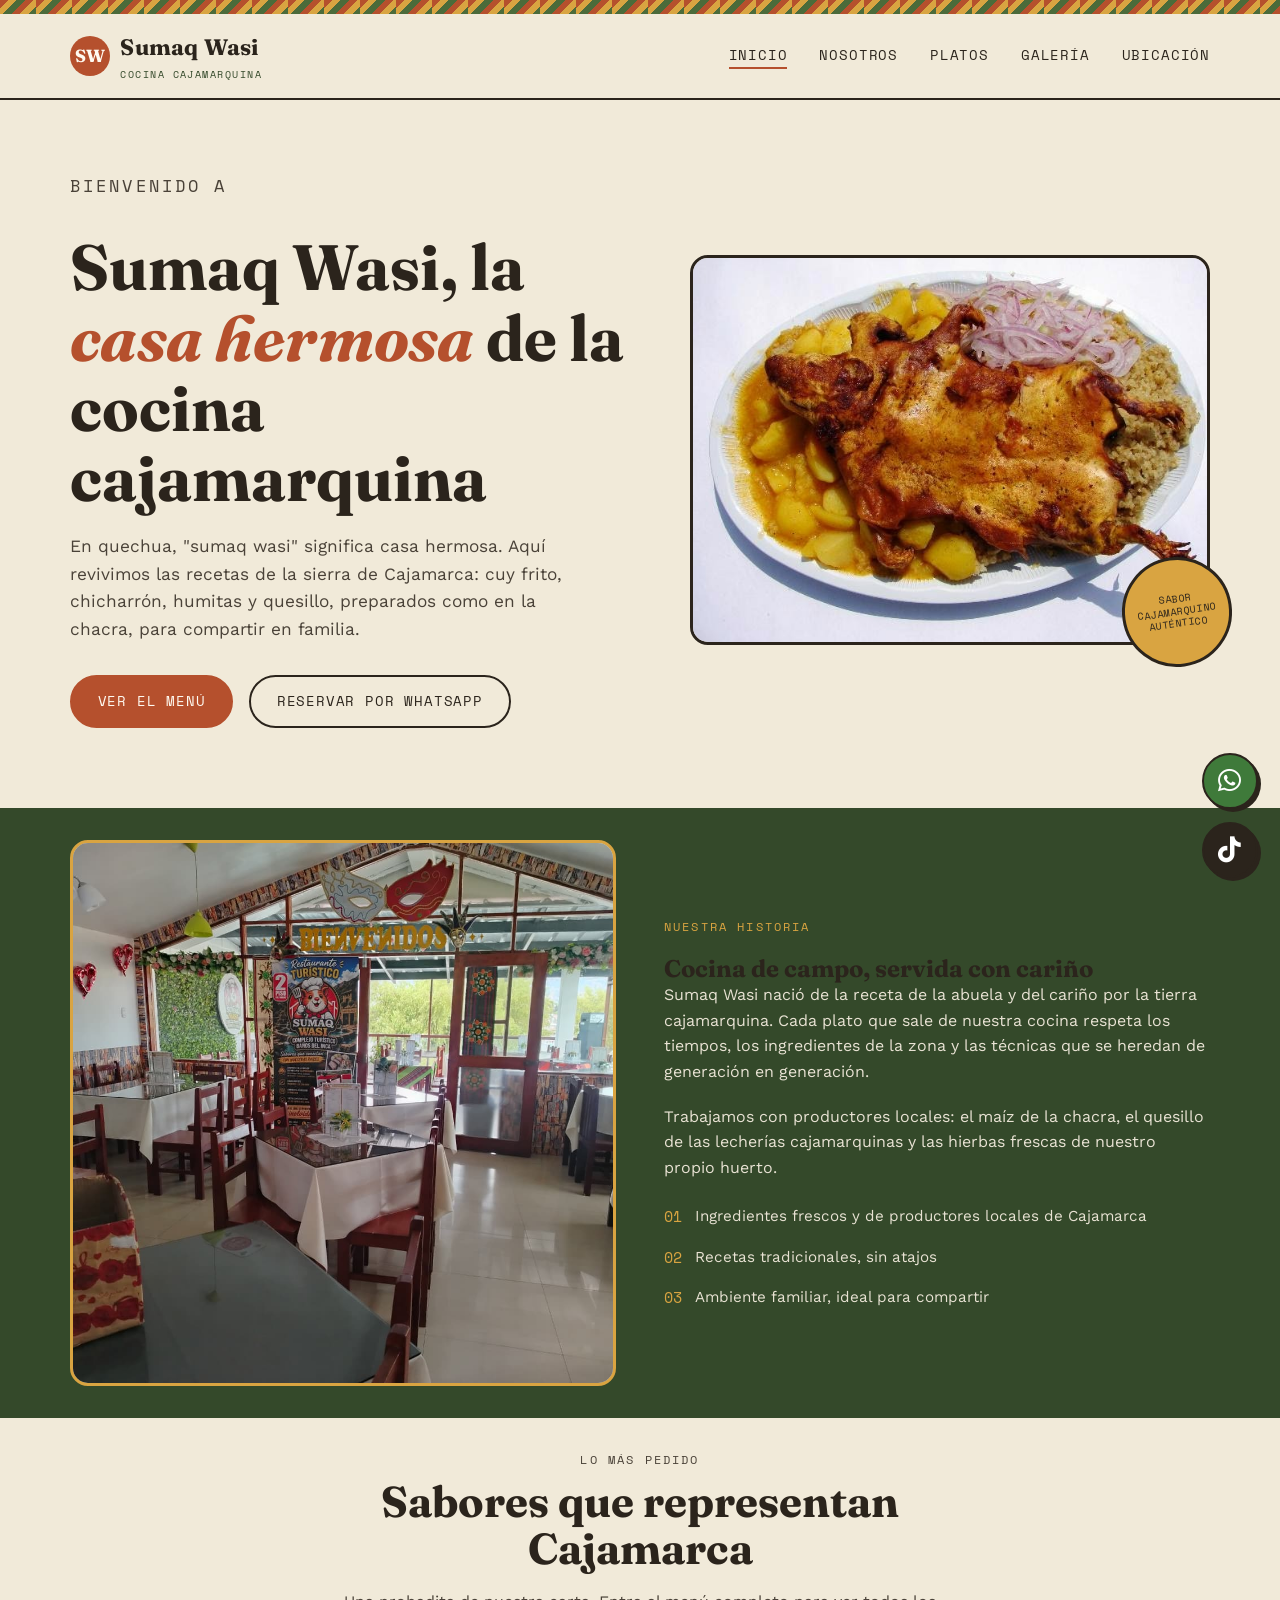
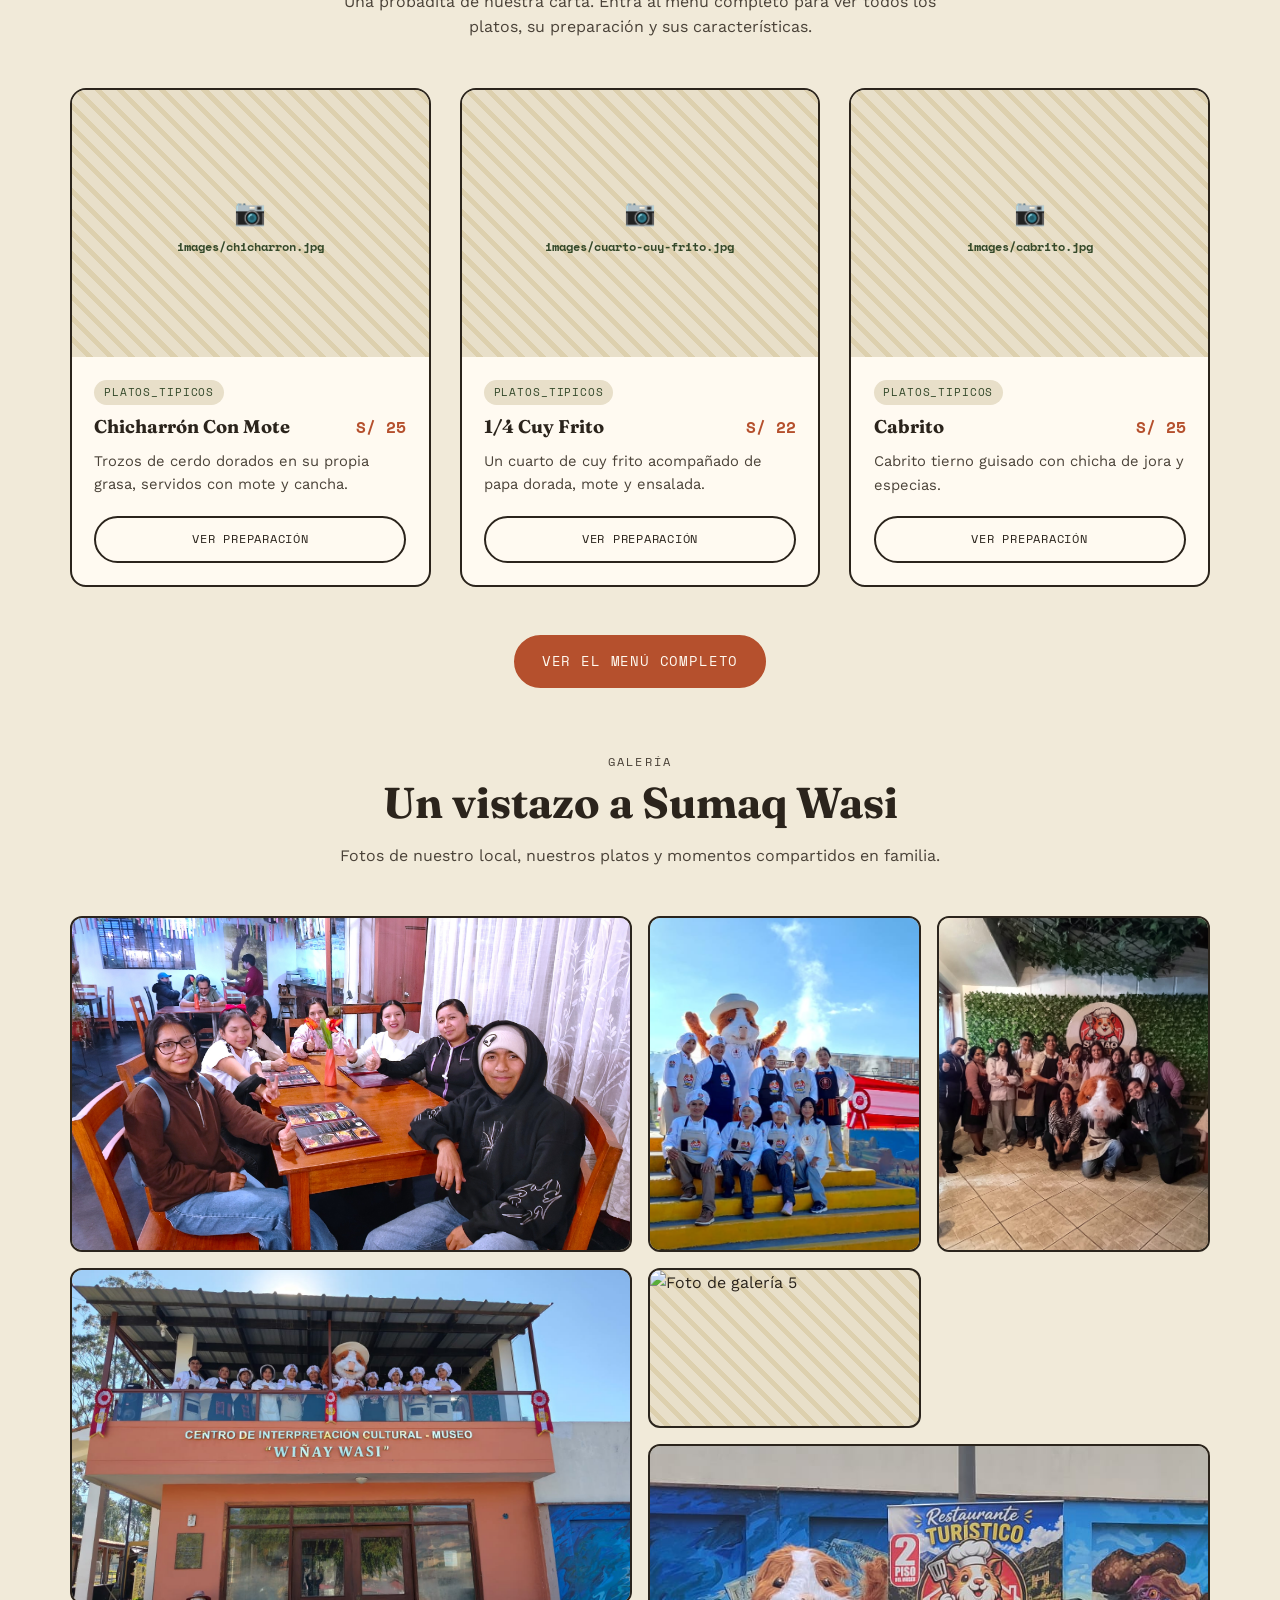
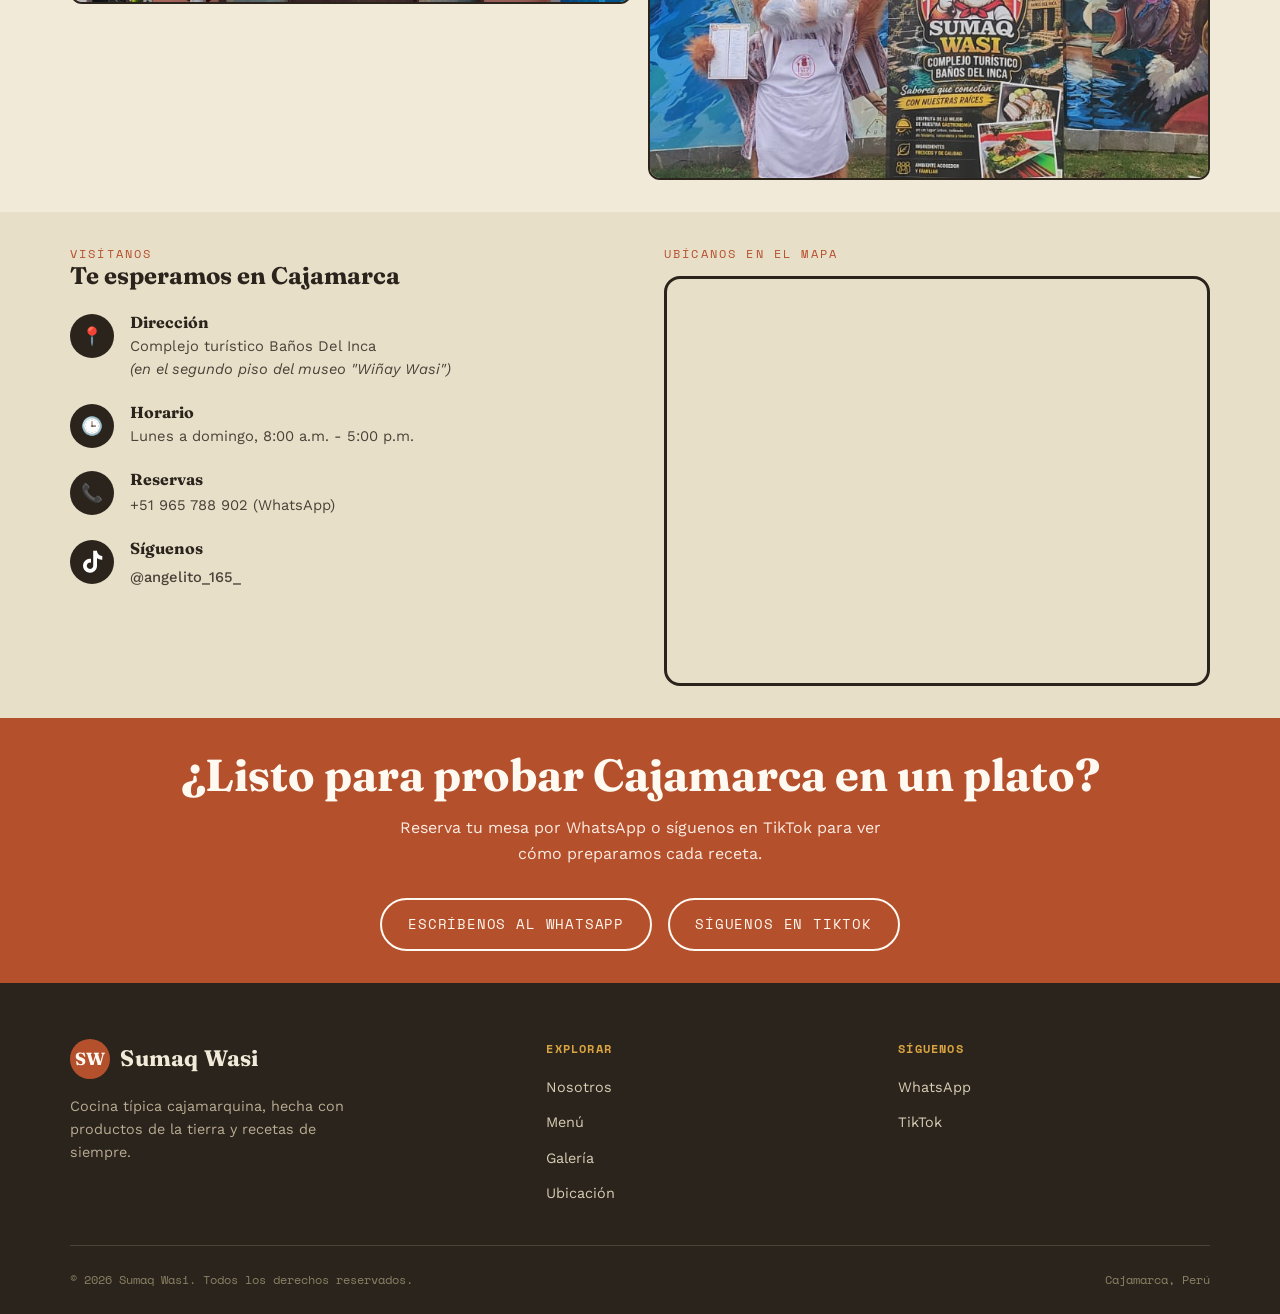
==== commit fc24f57f: "Update index.html" ====
--- a/index.html
+++ b/index.html
@@ -137,6 +137,12 @@
           <img src="images/galeria-4.jpg" alt="Foto de galería 4" data-nombre-archivo="galeria-4.jpg" />
           <div class="photo-placeholder-label"><span class="icono">📷</span><span><strong>images/galeria-4.jpg</strong></span></div>
         </div>
+
+        <div class="photo-frame g5">
+          <img src="images/galeria-5.jpeg" alt="Foto de galería 5" data-nombre-archivo="galeria-4.jpg" />
+          <div class="photo-placeholder-label"><span class="icono">📷</span><span><strong>images/galeria-5.jpg</strong></span></div>
+        </div>
+
         <div class="photo-frame g6">
           <img src="images/galeria-6.jpg" alt="Foto de galería 6" data-nombre-archivo="galeria-6.jpg" />
           <div class="photo-placeholder-label"><span class="icono">📷</span><span><strong>images/galeria-6.jpg</strong></span></div>
--- a/css/styles.css
+++ b/css/styles.css
@@ -22,6 +22,10 @@
   padding: 0;
 }
 
+html, body {
+  overflow-x: hidden;
+  max-width: 100%;
+}
 html {
   scroll-behavior: smooth;
 }
@@ -459,6 +463,16 @@
   grid-template-columns: repeat(4, 1fr);
   grid-auto-rows: 160px;
   gap: 1rem;
+}
+
+.galeria-grid > .photo-frame {
+  min-width: 0;
+  min-height: 0;
+}
+.destacados-grid > *,
+.menu-grid > *,
+.galeria-grid > * {
+  min-width: 0;
 }
 
 .galeria-grid .photo-frame {
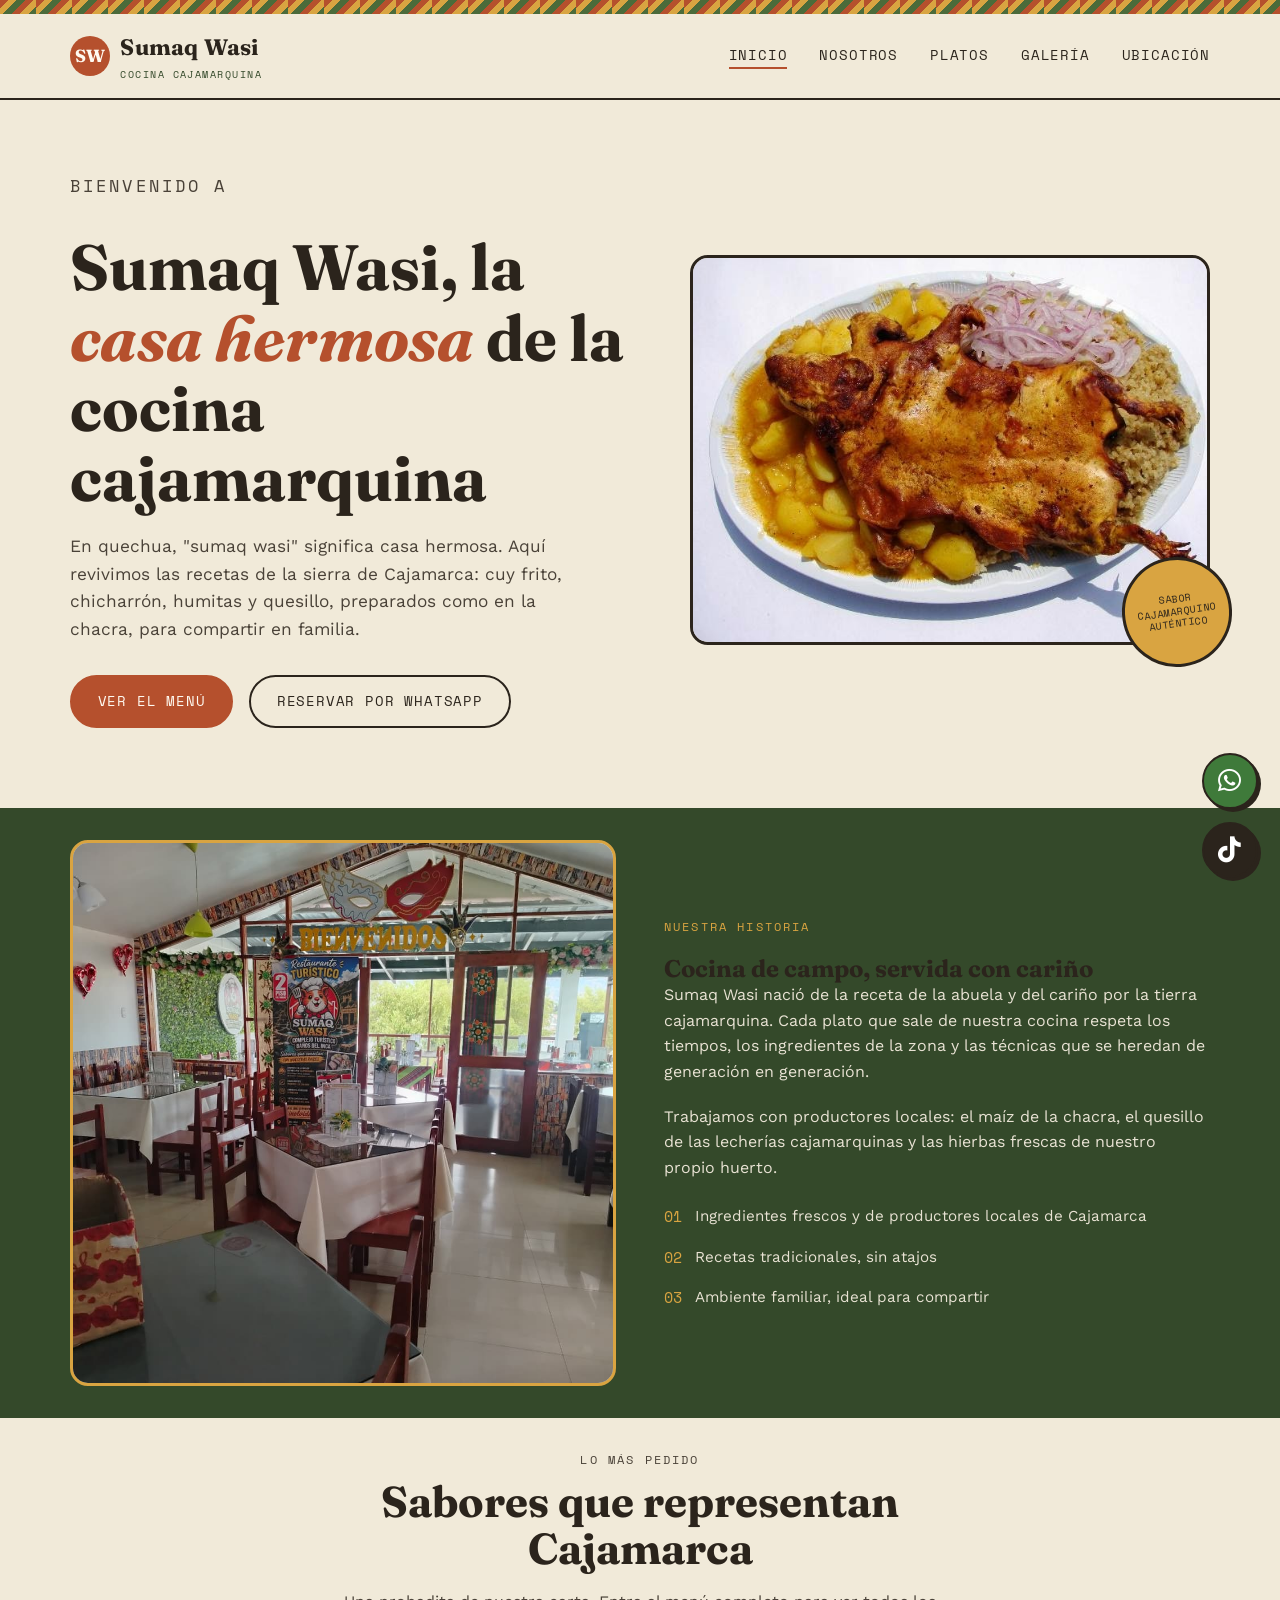
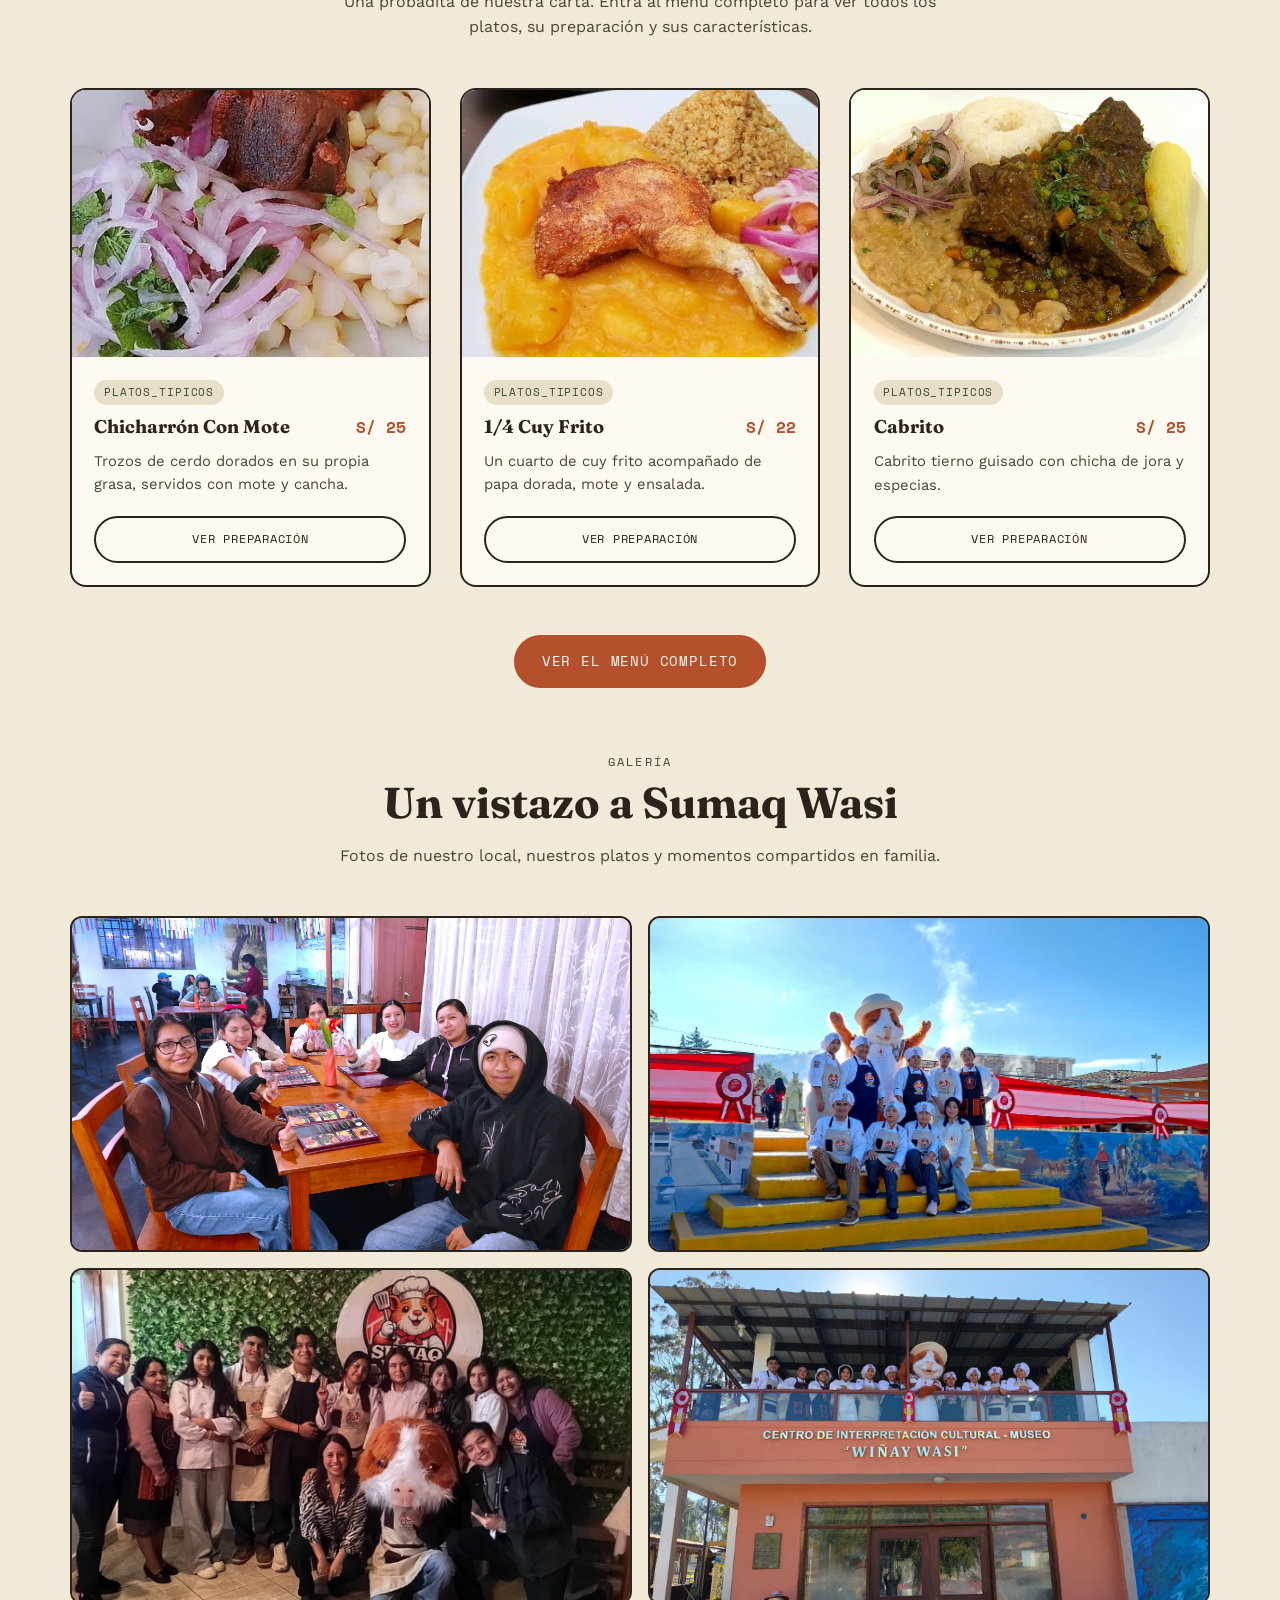
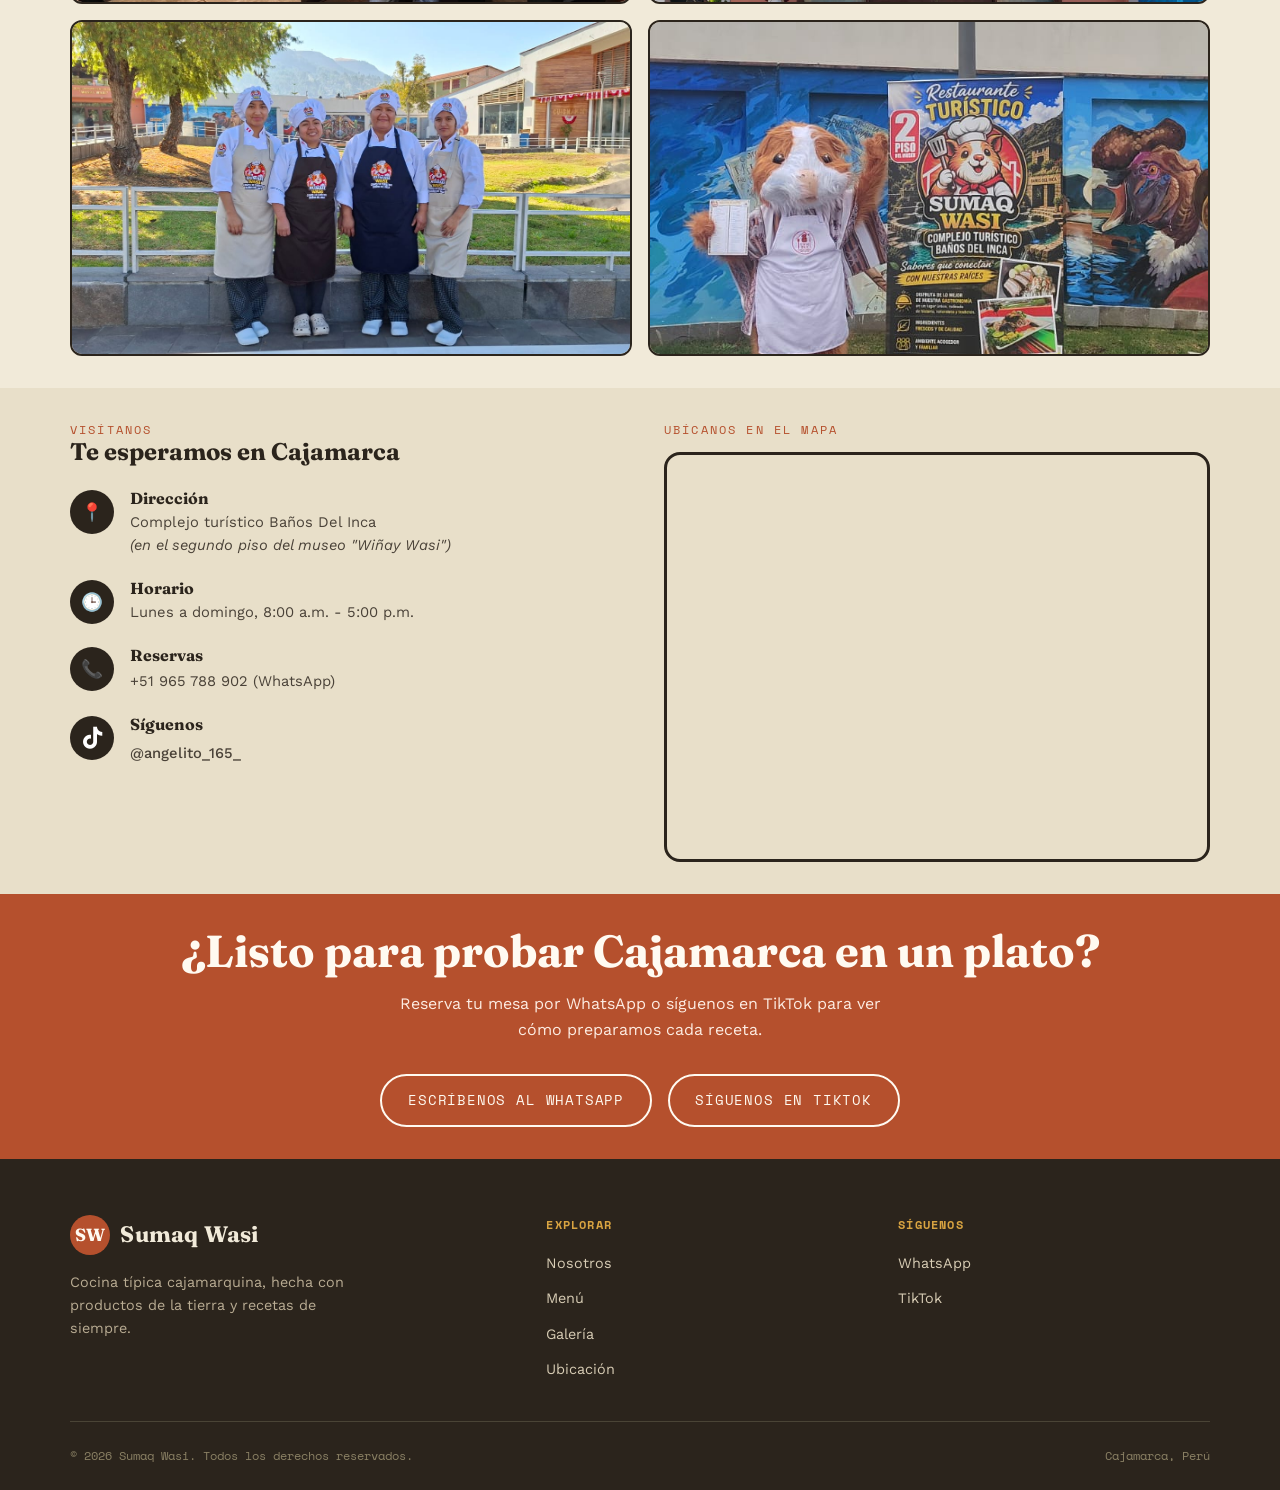
==== commit d727a002: "Update index.html" ====
--- a/index.html
+++ b/index.html
@@ -297,7 +297,7 @@
               <span class="precio">${plato.precio}</span>
             </div>
             <p>${plato.resumen}</p>
-            <a class="btn btn-secundario" href="plato.html?id=${plato.id}" target="_blank" rel="noopener">Ver preparación</a>
+            <a class="btn btn-secundario" href="plato.html?id=${plato.id}" target="_blank" rel="noopener">${plato.preparado === false ? "Ver detalle" : "Ver preparación"}</a>
           </div>
         </article>
       `);
--- a/css/styles.css
+++ b/css/styles.css
@@ -22,10 +22,6 @@
   padding: 0;
 }
 
-html, body {
-  overflow-x: hidden;
-  max-width: 100%;
-}
 html {
   scroll-behavior: smooth;
 }
@@ -465,15 +461,6 @@
   gap: 1rem;
 }
 
-.galeria-grid > .photo-frame {
-  min-width: 0;
-  min-height: 0;
-}
-.destacados-grid > *,
-.menu-grid > *,
-.galeria-grid > * {
-  min-width: 0;
-}
 
 .galeria-grid .photo-frame {
   border-radius: 12px;
@@ -486,18 +473,23 @@
 }
 
 .galeria-grid .g2 {
-  grid-column: span 1;
+  grid-column: span 2;
   grid-row: span 2;
 }
 
 .galeria-grid .g3 {
-  grid-column: span 1;
+  grid-column: span 2;
   grid-row: span 2;
 }
 .galeria-grid .g4 {
   grid-column: span 2;
   grid-row: span 2;
 }
+.galeria-grid .g5 {
+  grid-column: span 2;
+  grid-row: span 2;
+}
+
 
 .galeria-grid .g6  {
   grid-column: span 2;
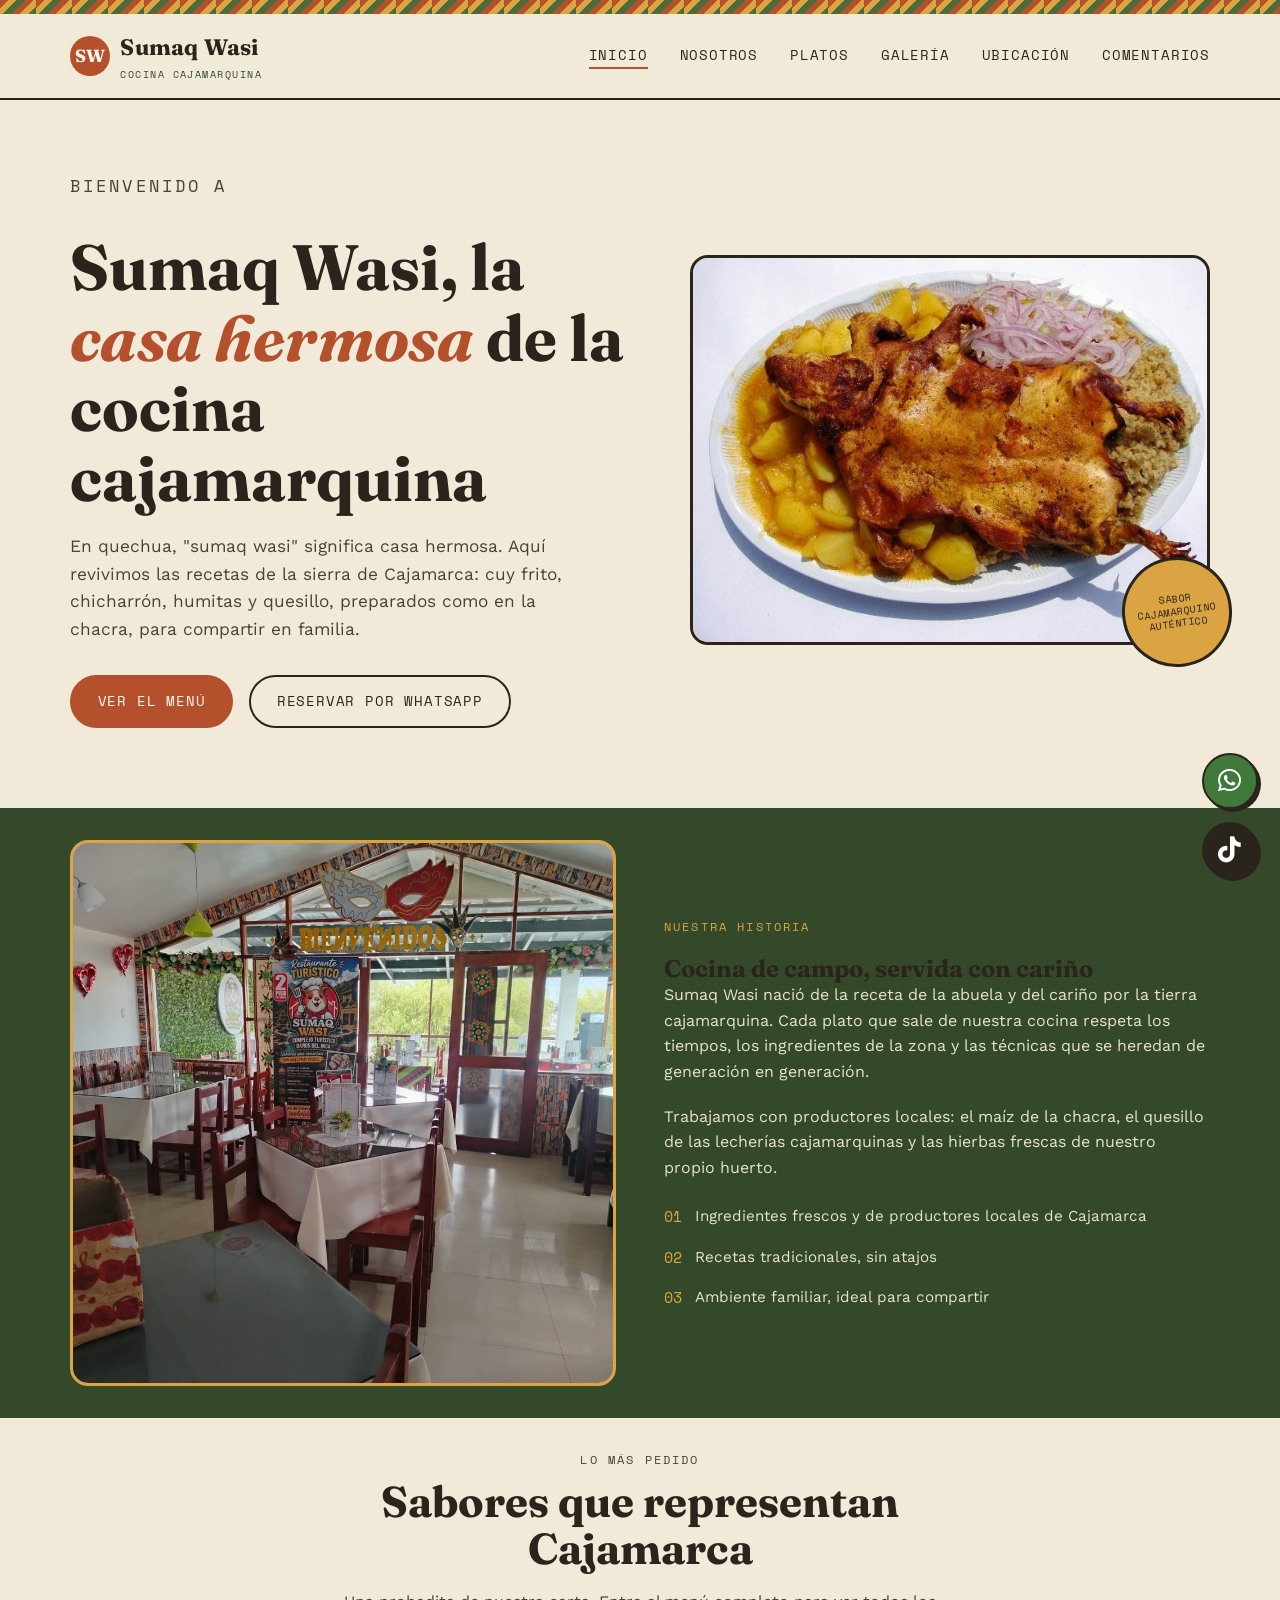
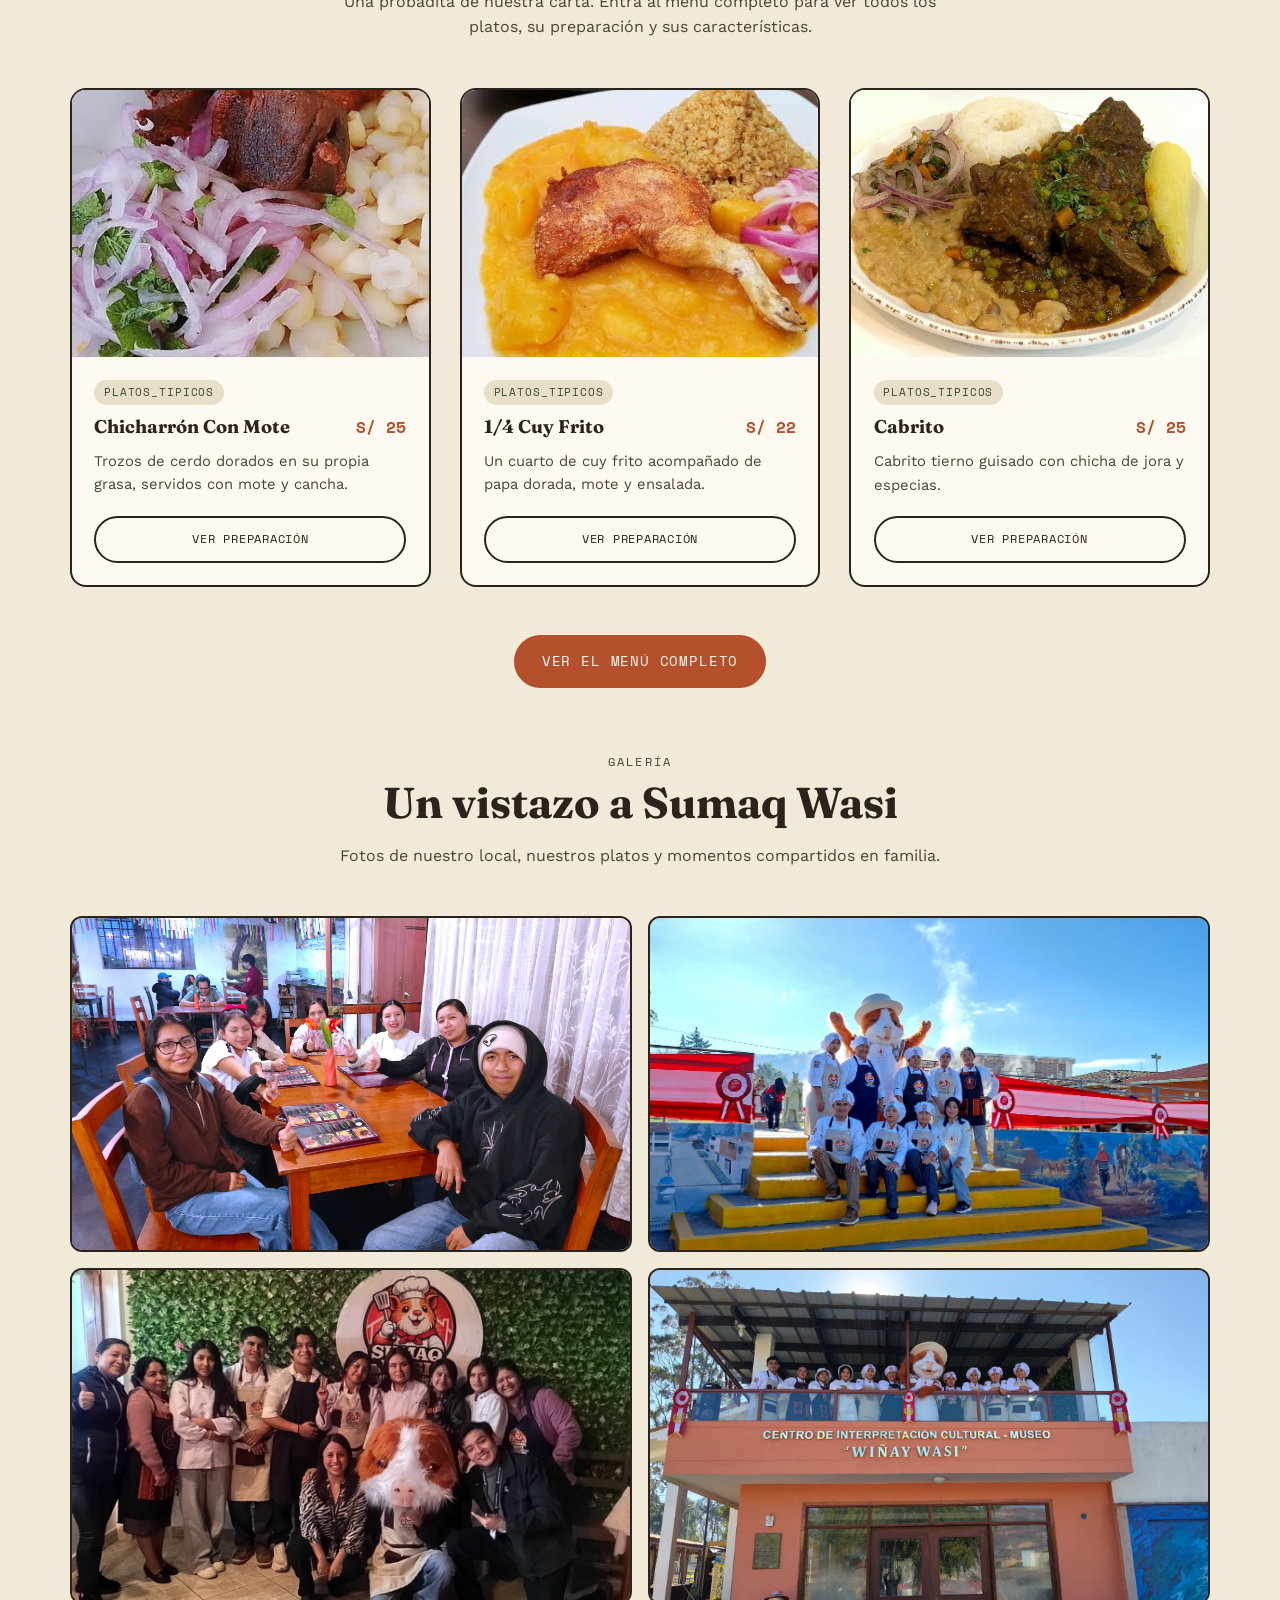
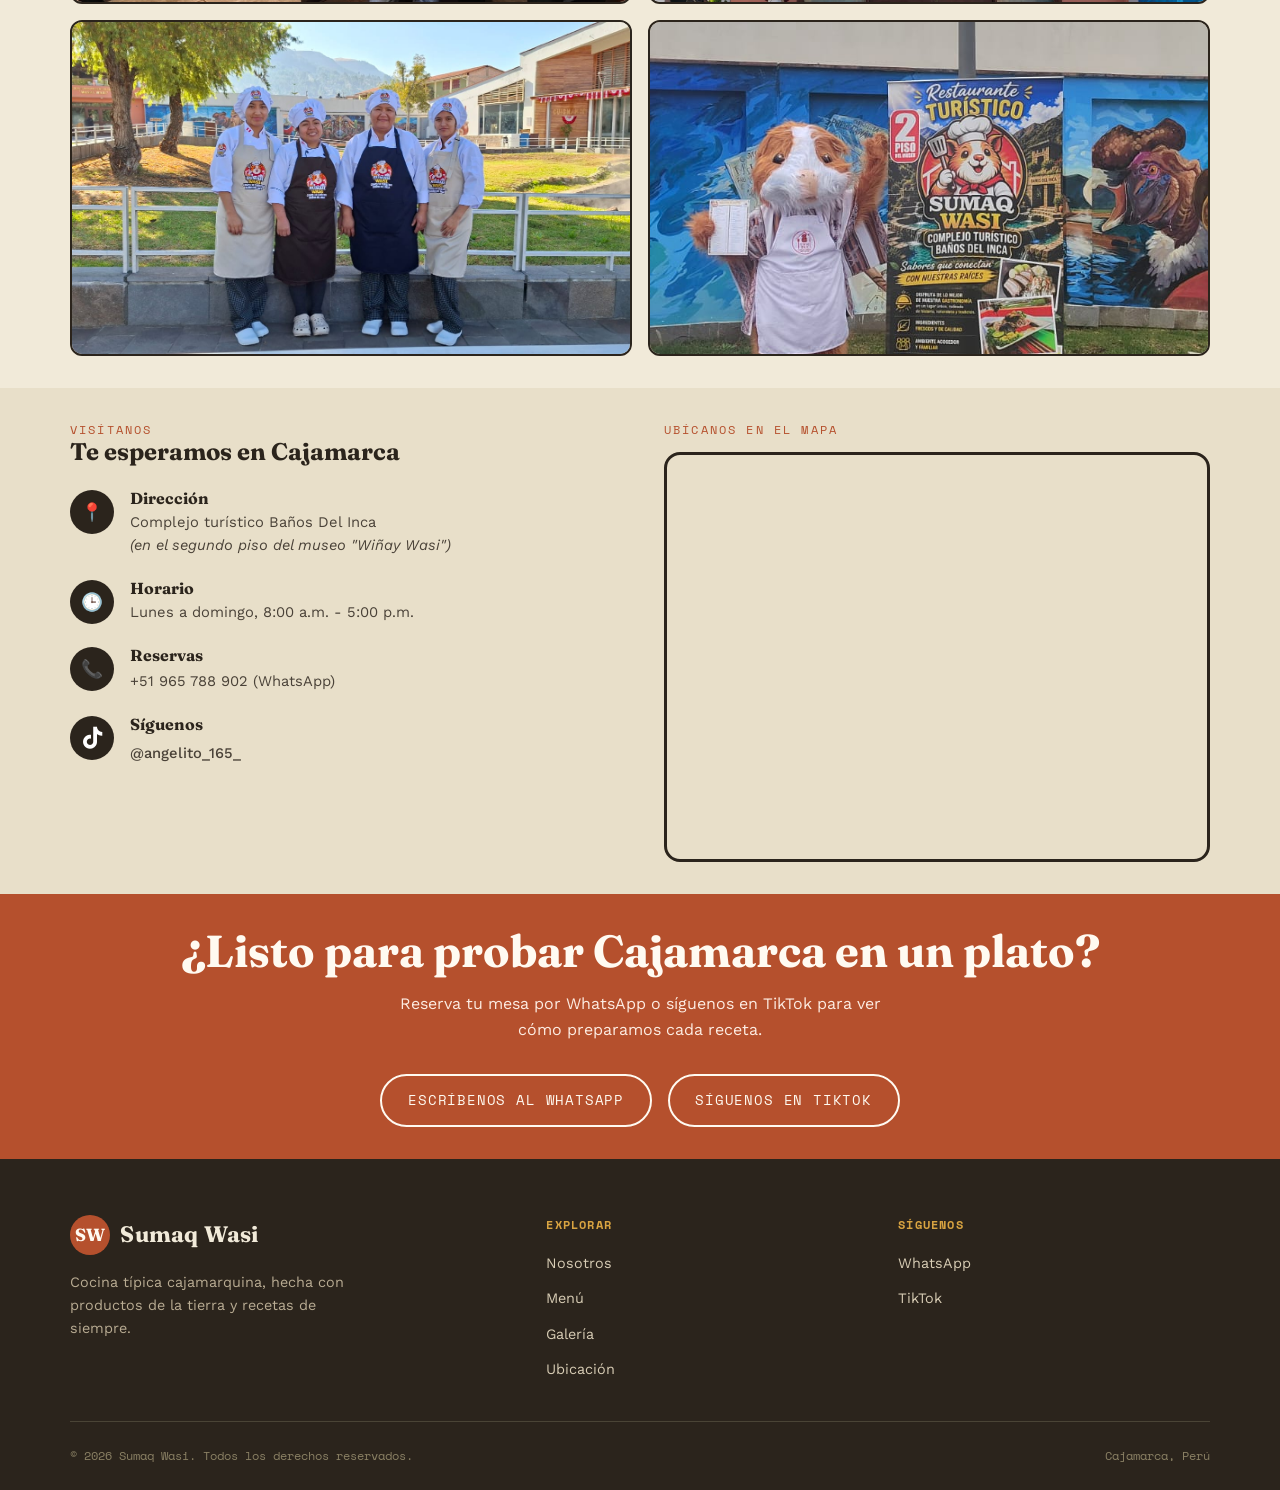
==== commit 24e8df03: "Update index.html" ====
--- a/index.html
+++ b/index.html
@@ -26,6 +26,7 @@
       <li><a href="menu.html">Platos</a></li>
       <li><a href="index.html#galeria">Galería</a></li>
       <li><a href="index.html#ubicacion">Ubicación</a></li>
+      <li><a href="comentarios.html">Comentarios</a></li>
     </ul>
     <button class="nav-toggle" aria-label="Abrir menú">☰</button>
   </nav>
--- a/css/styles.css
+++ b/css/styles.css
@@ -1116,3 +1116,121 @@
     flex-direction: column;
   }
 }
+
+
+.comentarios-seccion {
+  padding: 4rem 0;
+}
+
+.comentarios-layout {
+  display: grid;
+  grid-template-columns: minmax(280px, 0.9fr) minmax(300px, 1.1fr);
+  gap: 2rem;
+  align-items: start;
+}
+
+.comentario-formulario,
+.comentario-card {
+  background: #fffaf2;
+  border: 1px solid #e8d9c3;
+  border-radius: 14px;
+  padding: 1.5rem;
+  box-shadow: 0 8px 22px rgba(60, 35, 15, 0.07);
+}
+
+.comentario-formulario h2,
+.comentarios-listado h2 {
+  margin-bottom: 1.2rem;
+}
+
+.comentario-formulario label {
+  display: block;
+  margin: 1rem 0 0.4rem;
+  font-weight: 600;
+}
+
+.comentario-formulario input,
+.comentario-formulario textarea {
+  width: 100%;
+  padding: 0.8rem;
+  border: 1px solid #d6c4aa;
+  border-radius: 8px;
+  font: inherit;
+  background: #fff;
+}
+
+.estrellas {
+  display: flex;
+  gap: 0.25rem;
+}
+
+.estrellas button {
+  border: 0;
+  background: transparent;
+  cursor: pointer;
+  color: #c9c0b3;
+  font-size: 1.8rem;
+  padding: 0.1rem;
+}
+
+.estrellas button.seleccionada {
+  color: #e5a323;
+}
+
+#mensaje-formulario {
+  margin-top: 0.8rem;
+}
+
+#resumen-calificaciones {
+  background: #f4ead9;
+  border-radius: 10px;
+  padding: 1rem;
+  margin-bottom: 1rem;
+}
+
+.comentario-card {
+  margin-bottom: 1rem;
+}
+
+.comentario-card-cabecera {
+  display: flex;
+  justify-content: space-between;
+  gap: 1rem;
+  flex-wrap: wrap;
+  margin-bottom: 0.6rem;
+}
+
+.comentario-card p {
+  margin: 0.35rem 0;
+}
+
+.comentario-texto {
+  margin-top: 0.8rem !important;
+  white-space: pre-wrap;
+  overflow-wrap: anywhere;
+}
+
+.btn-eliminar-comentario {
+  margin-top: 0.8rem;
+  border: 1px solid #a33;
+  background: #fff;
+  color: #a33;
+  border-radius: 7px;
+  padding: 0.5rem 0.8rem;
+  cursor: pointer;
+}
+
+.btn-eliminar-comentario:hover {
+  background: #a33;
+  color: #fff;
+}
+
+.btn-eliminar-comentario[hidden] {
+  display: none;
+}
+
+@media (max-width: 800px) {
+  .comentarios-layout {
+    grid-template-columns: 1fr;
+  }
+}
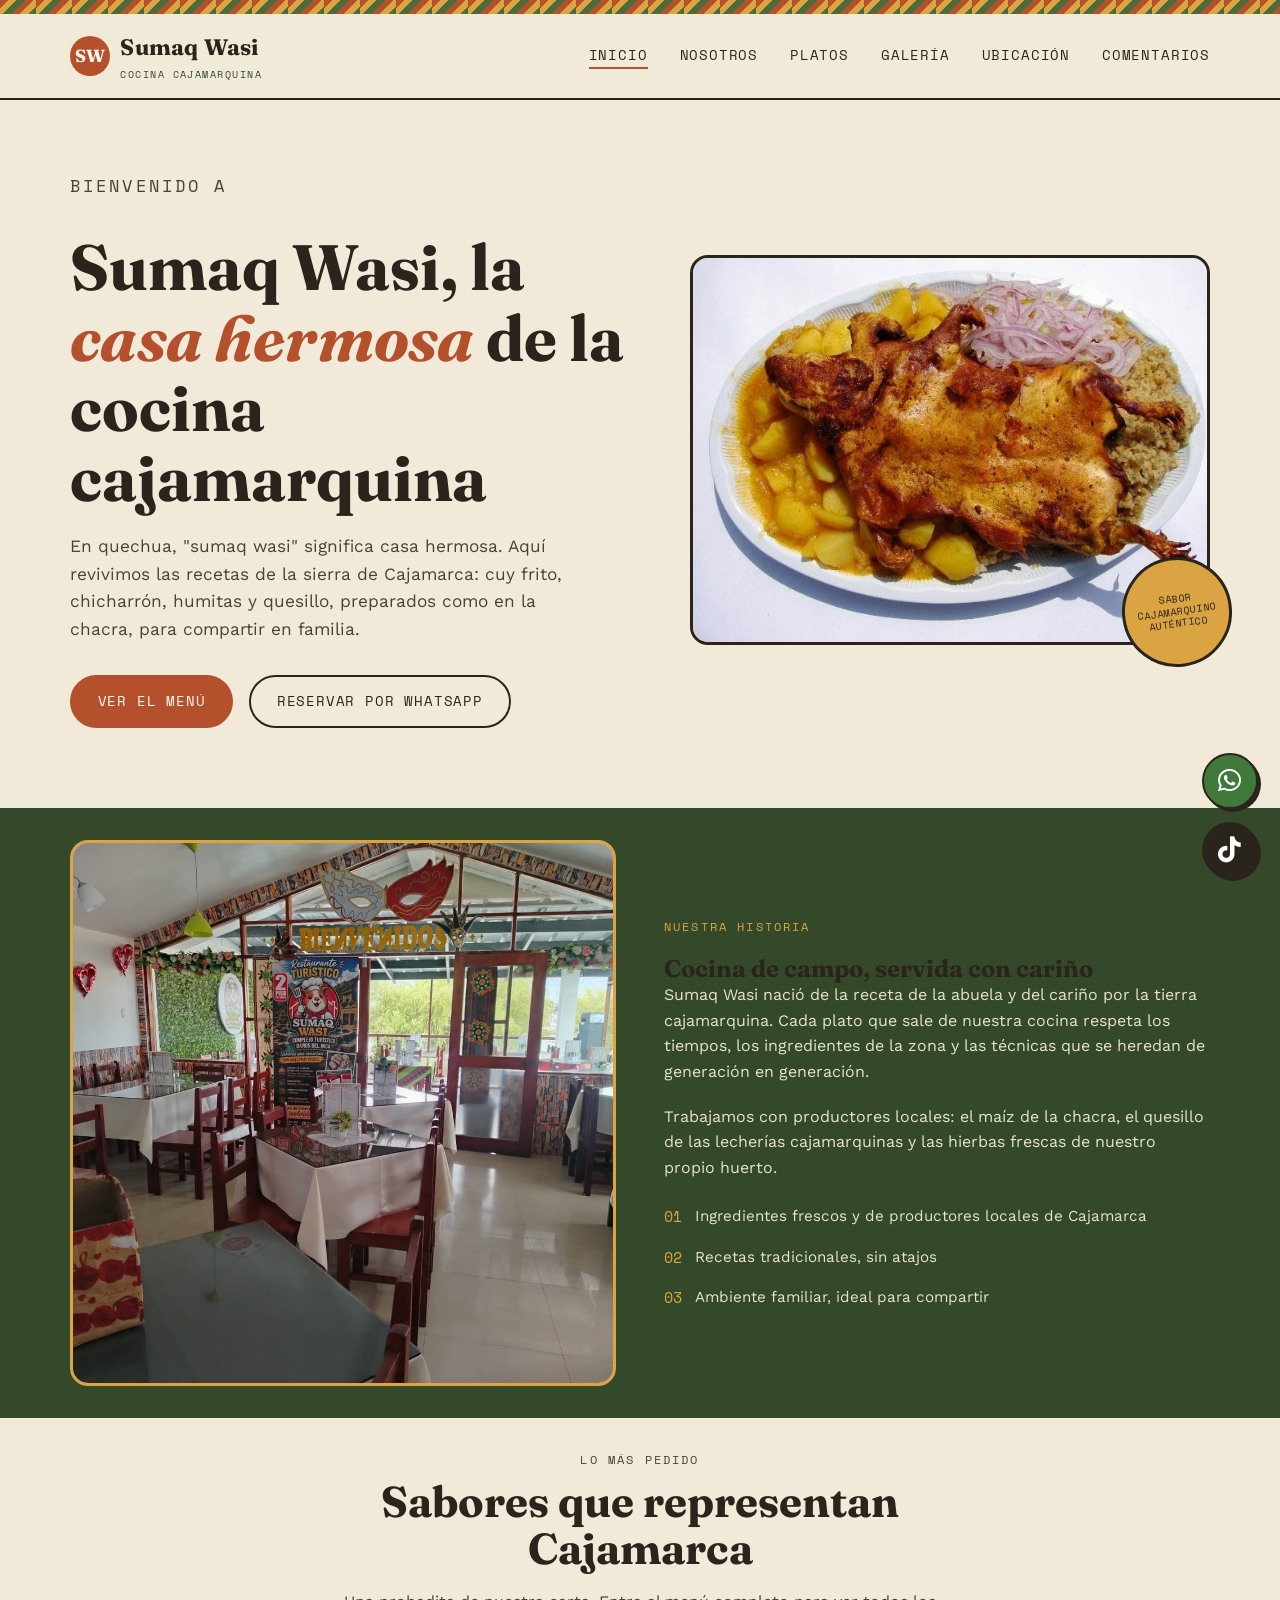
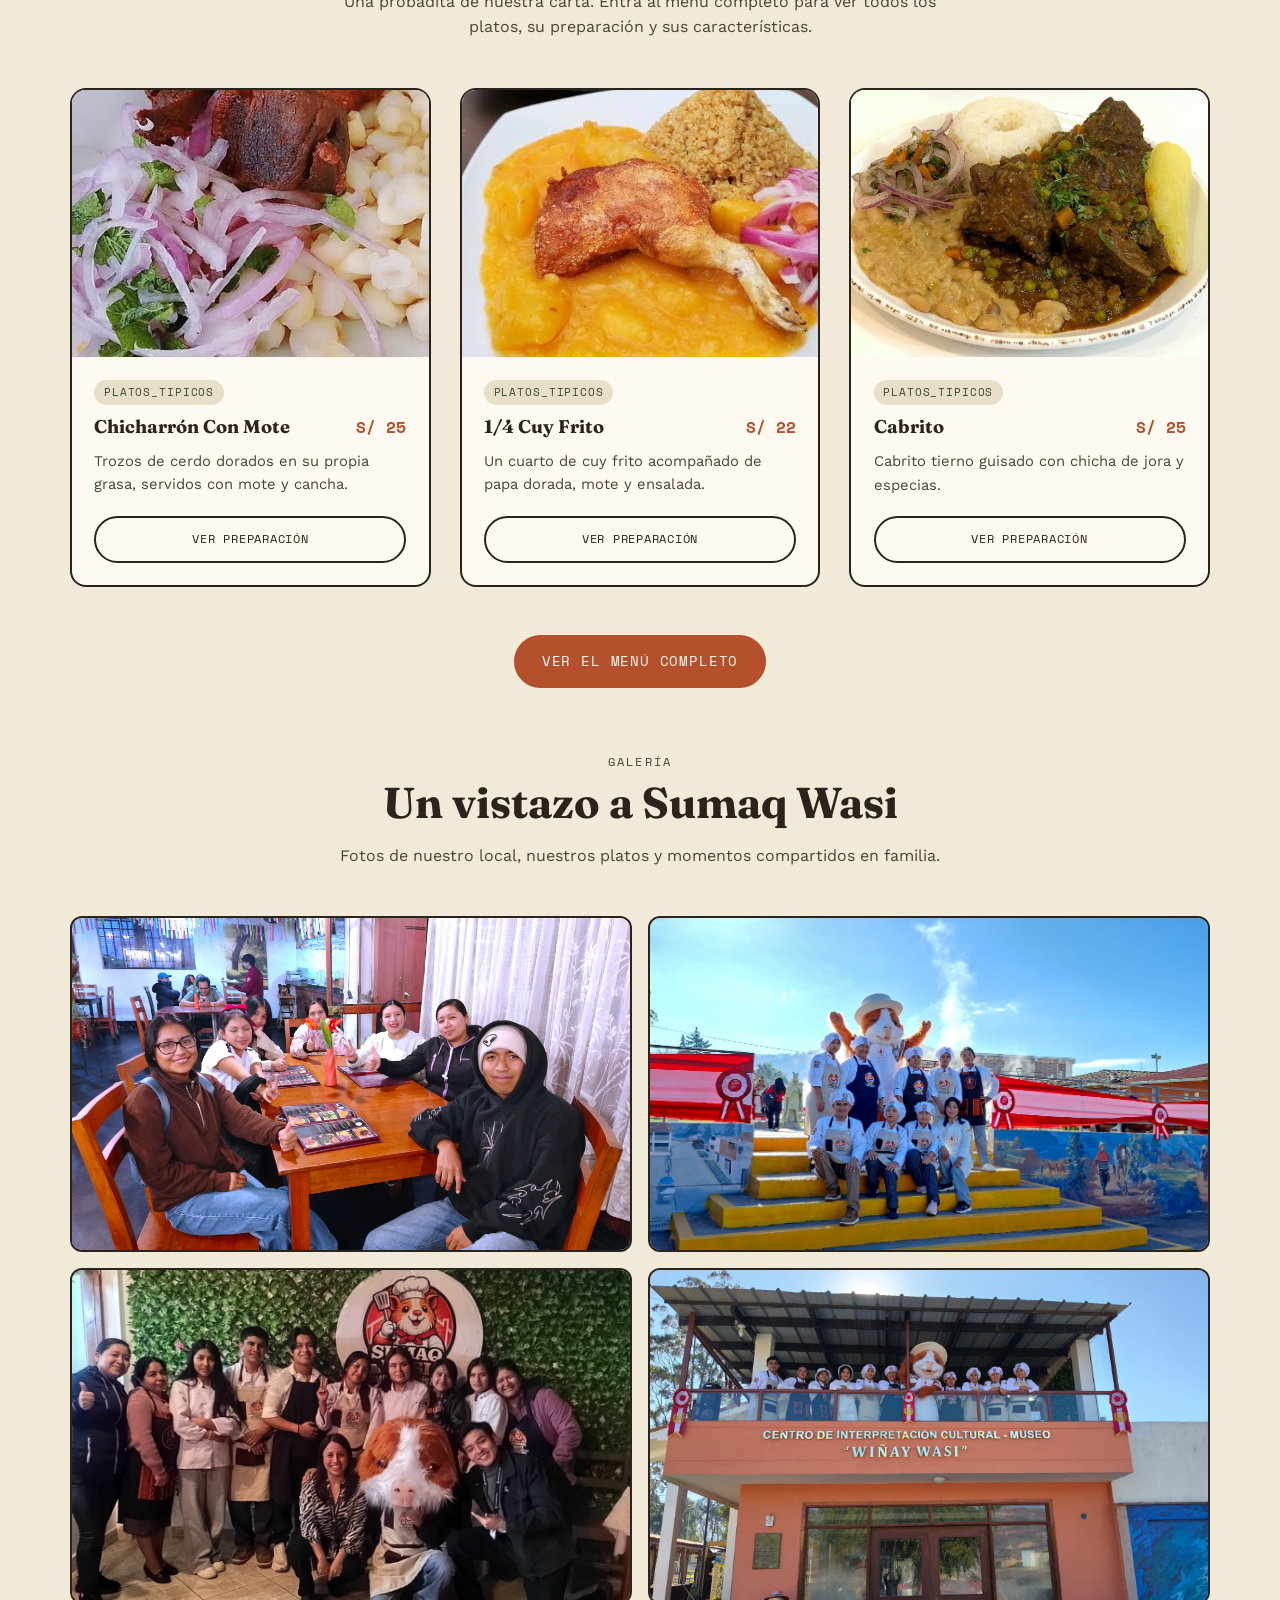
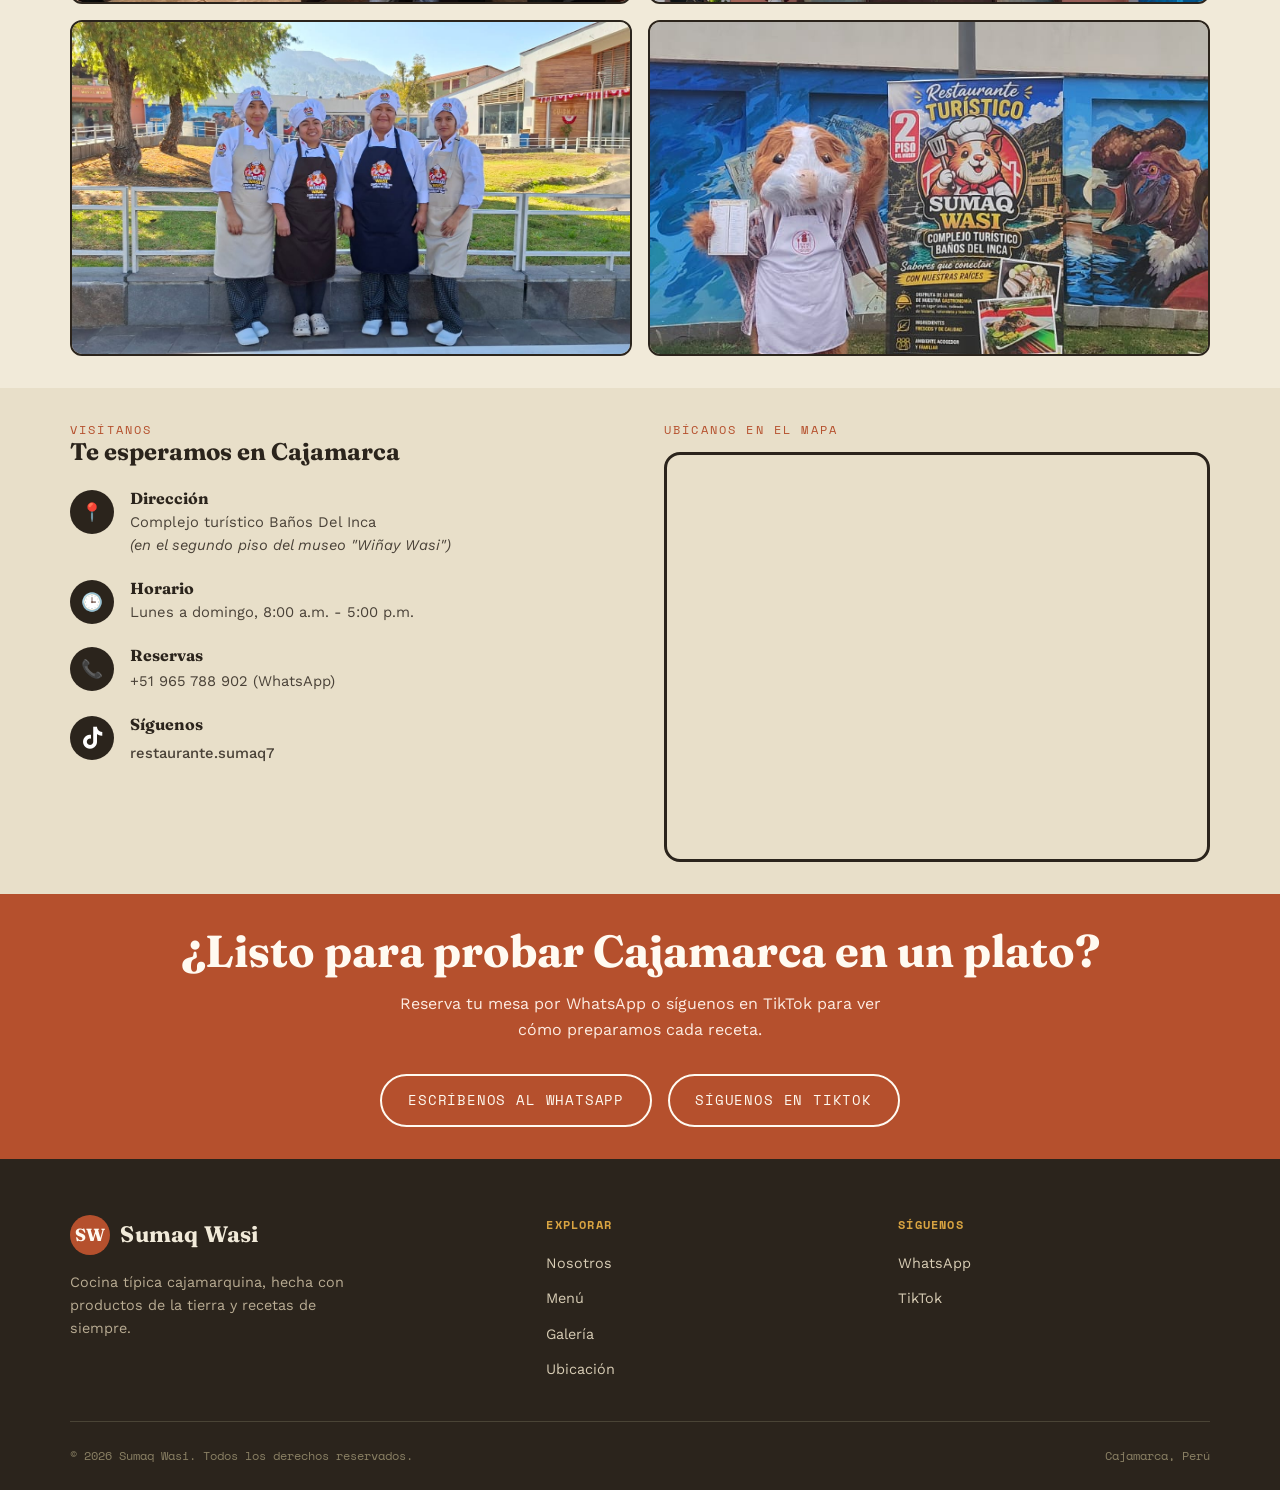
==== commit fcdee67d: "Update index.html" ====
--- a/index.html
+++ b/index.html
@@ -185,8 +185,8 @@
           <span class="info-icono"><i class="fa-brands fa-tiktok"></i></span>
           <div>
             <h4>Síguenos</h4>
-            <a href="https://www.tiktok.com/@angelito_165_?_r=1&_t=ZS-96o3Ws2ML6Q" target="_blank" rel="noopener" class="tiktok-contacto">
-              <span>@angelito_165_</span>
+            <a href="https://www.tiktok.com/@restaurante.sumaq7?_r=1&_t=ZS-9AkEsejjAfK" target="_blank" rel="noopener" class="tiktok-contacto">
+              <span>restaurante.sumaq7</span>
             </a>
           </div>
         </div>
@@ -215,7 +215,7 @@
       <p>Reserva tu mesa por WhatsApp o síguenos en TikTok para ver cómo preparamos cada receta.</p>
       <div class="hero-acciones" style="justify-content: center;">
         <a href="#" class="btn btn-secundario" data-whatsapp="Hola Sumaq Wasi, quisiera hacer una reserva 🍽️">Escríbenos al WhatsApp</a>
-        <a href="https://www.tiktok.com/@angelito_165_?_r=1&_t=ZS-96o3Ws2ML6Q" target="_blank" rel="noopener" class="btn btn-secundario">Síguenos en TikTok</a>
+        <a href="https://www.tiktok.com/@restaurante.sumaq7?_r=1&_t=ZS-9AkEsejjAfK" target="_blank" rel="noopener" class="btn btn-secundario">Síguenos en TikTok</a>
       </div>
     </div>
   </section>
@@ -245,7 +245,7 @@
         <h5>Síguenos</h5>
         <ul>
           <li><a href="#" data-whatsapp="Hola Sumaq Wasi 👋">WhatsApp</a></li>
-          <li><a href="https://www.tiktok.com/@angelito_165_?_r=1&_t=ZS-96o3Ws2ML6Q" target="_blank" rel="noopener">TikTok</a></li>
+          <li><a href="https://www.tiktok.com/@restaurante.sumaq7?_r=1&_t=ZS-9AkEsejjAfK" target="_blank" rel="noopener">TikTok</a></li>
         </ul>
       </div>
     </div>
@@ -265,7 +265,7 @@
       <i class="fa-brands fa-whatsapp"></i>
   </a>
 
-  <a href="https://www.tiktok.com/@angelito_165_?_r=1&_t=ZS-96o3Ws2ML6Q"
+  <a href="https://www.tiktok.com/@restaurante.sumaq7?_r=1&_t=ZS-9AkEsejjAfK"
     target="_blank"
     rel="noopener"
     class="red-flotante red-tiktok"
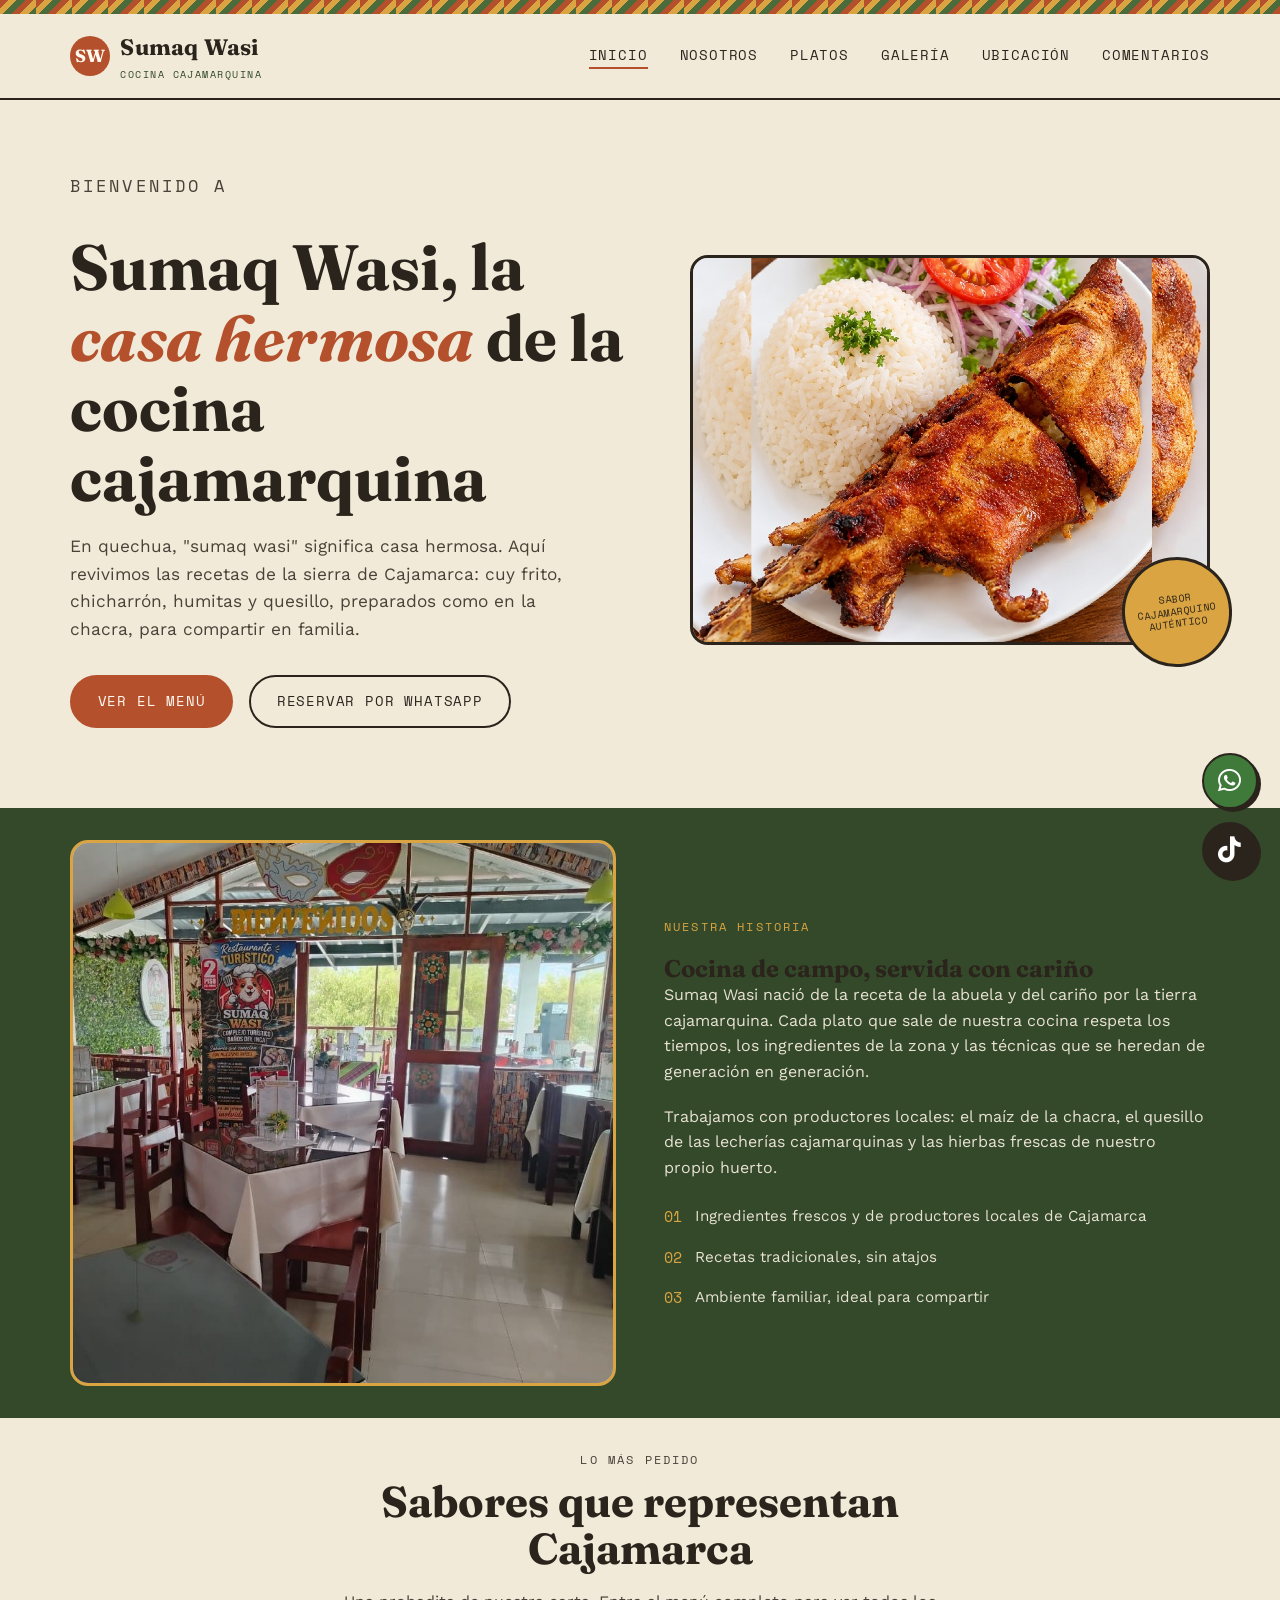
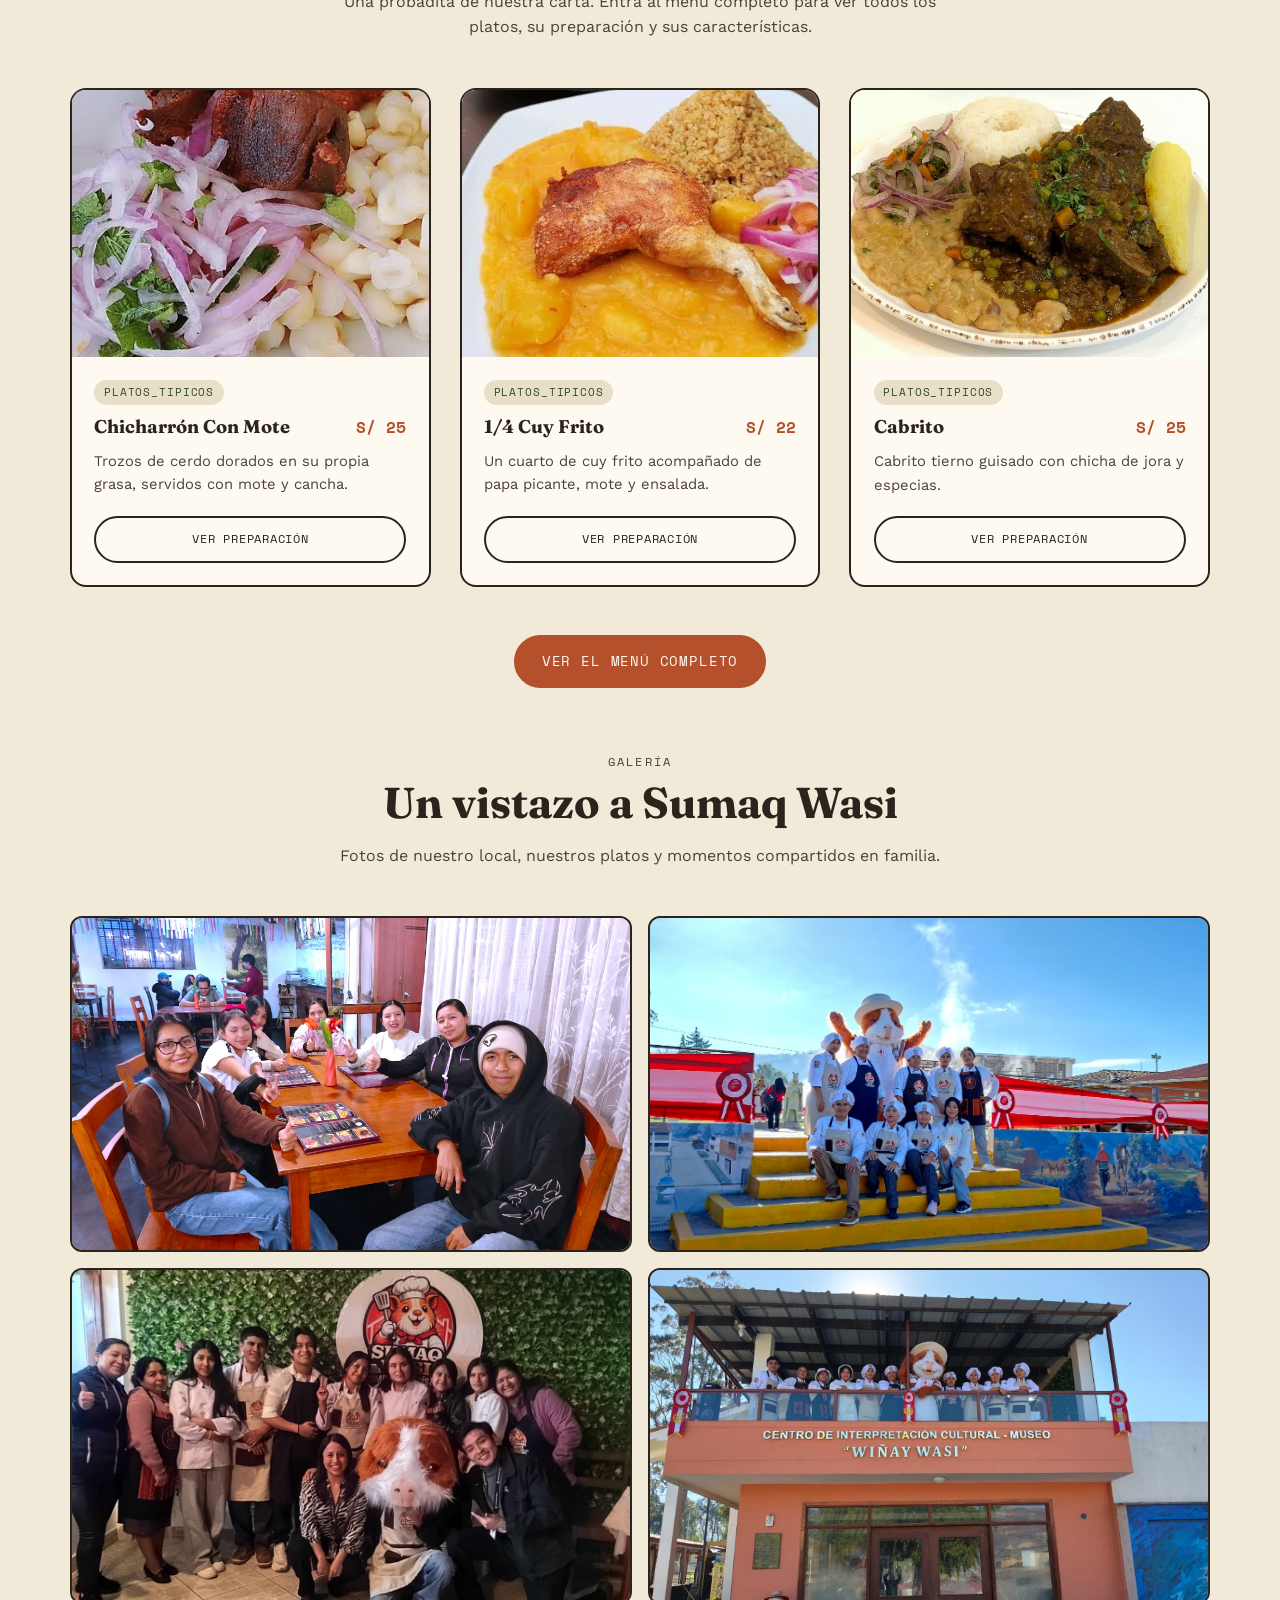
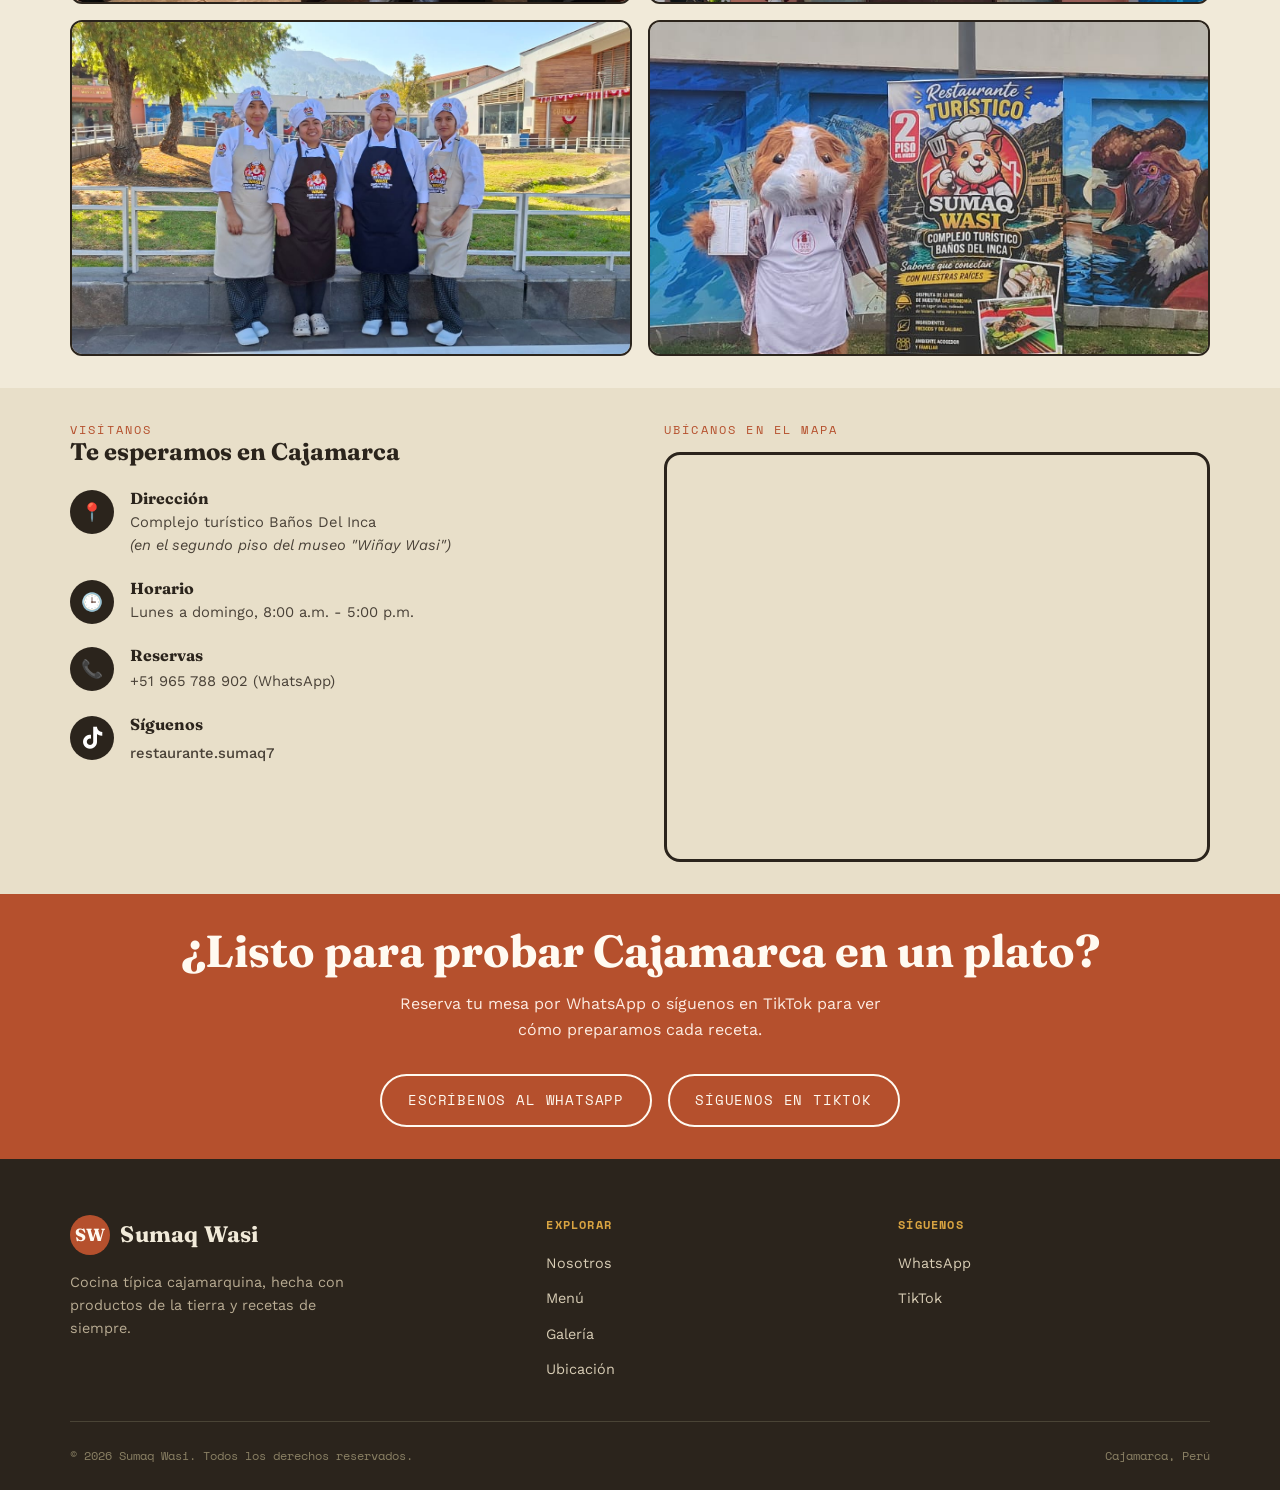
==== commit fba426ac: "Update index.html" ====
--- a/index.html
+++ b/index.html
@@ -61,7 +61,6 @@
     </div>
   </section>
 
-  <!-- ===================== NOSOTROS ===================== -->
   <section class="nosotros" id="nosotros">
     <div class="container nosotros-grid">
       <div class="nosotros-foto">
@@ -96,7 +95,6 @@
     </div>
   </section>
 
-  <!-- ===================== PLATOS DESTACADOS ===================== -->
   <section id="destacados">
     <div class="container">
       <div class="section-titulo">
@@ -113,7 +111,6 @@
     </div>
   </section>
 
-  <!-- ===================== GALERÍA ===================== -->
   <section id="galeria">
     <div class="container">
       <div class="section-titulo">
@@ -152,7 +149,6 @@
     </div>
   </section>
 
-  <!-- ===================== UBICACIÓN / CONTACTO ===================== -->
 <section class="ubicacion" id="ubicacion">
   <div class="container ubicacion-grid">
 
@@ -208,7 +204,6 @@
   </div>
 </section>
 
-  <!-- ===================== CTA FINAL ===================== -->
   <section class="cta-final">
     <div class="container">
       <h2>¿Listo para probar Cajamarca en un plato?</h2>
@@ -256,7 +251,6 @@
   </div>
 </footer>
 
-<!-- Botones flotantes de redes sociales -->
 <div class="redes-flotantes">
   <a href="#" class="red-flotante red-whatsapp"
       data-whatsapp="Hola Sumaq Wasi, quisiera hacer una reserva 🍽️"
@@ -278,7 +272,6 @@
 <script src="js/data.js"></script>
 <script src="js/main.js"></script>
 <script>
-  // Muestra 3 platos destacados en la página principal
   document.addEventListener("DOMContentLoaded", () => {
     const grid = document.getElementById("destacados-grid");
     const destacadosIds = ["chicharron-cajamarquino", "cuarto-cuy-frito","cabrito"];
@@ -304,7 +297,6 @@
       `);
     });
 
-    // Revisa fotos generadas dinámicamente
     document.querySelectorAll(".photo-frame img[data-nombre-archivo]").forEach((img) => {
       img.addEventListener("error", () => {
         img.classList.add("img-missing");
